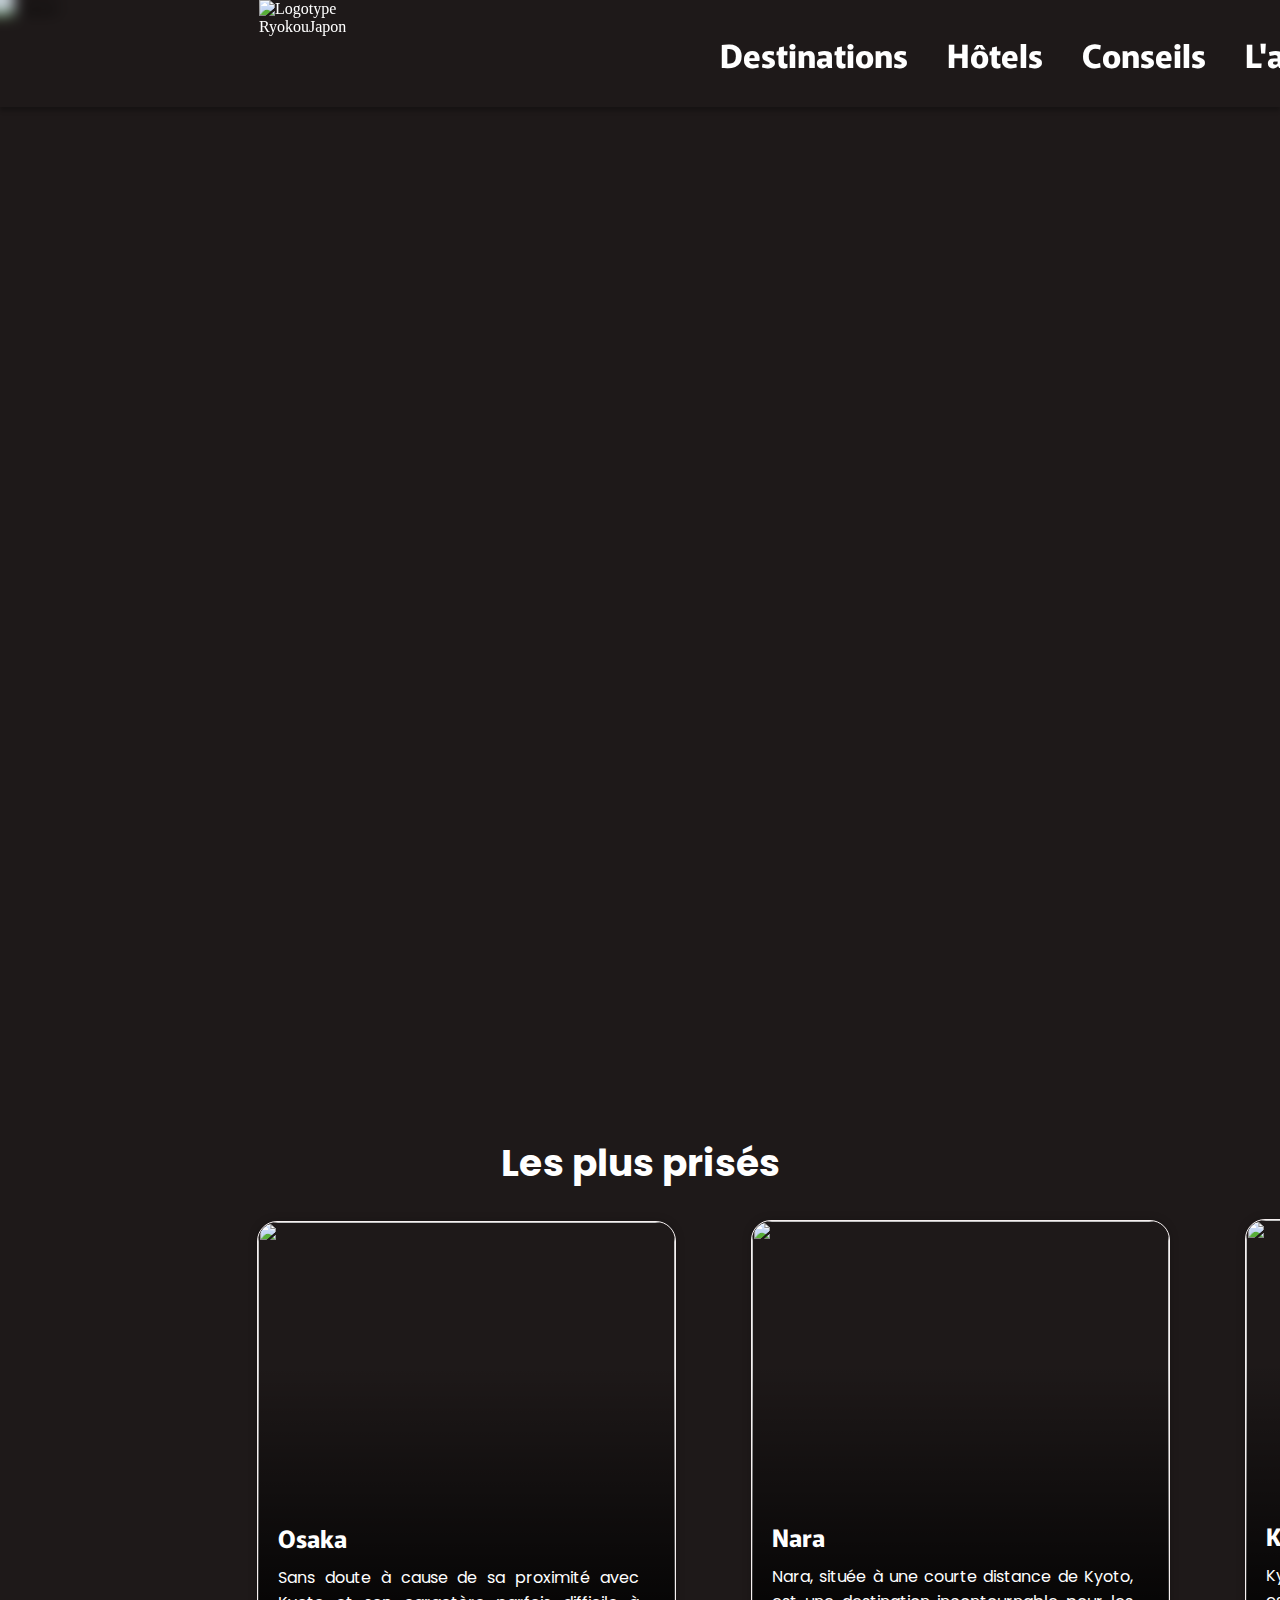
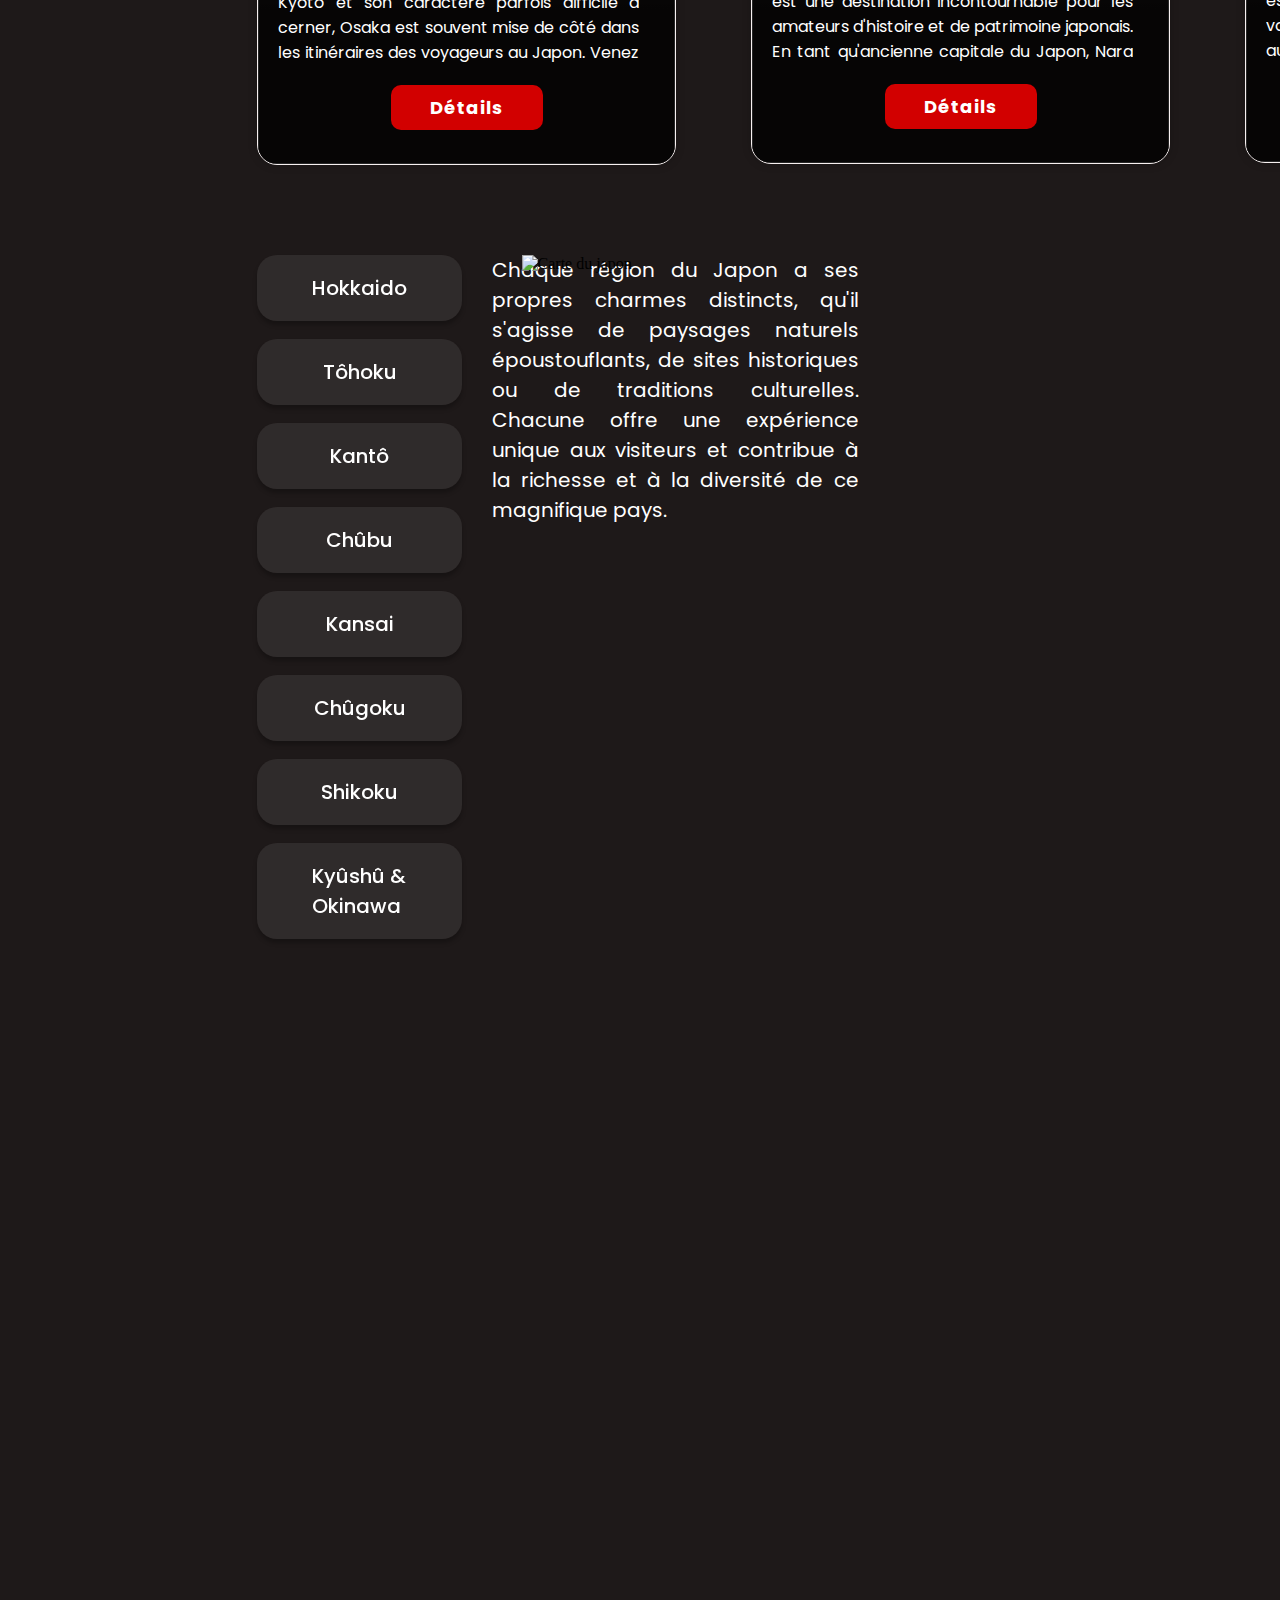
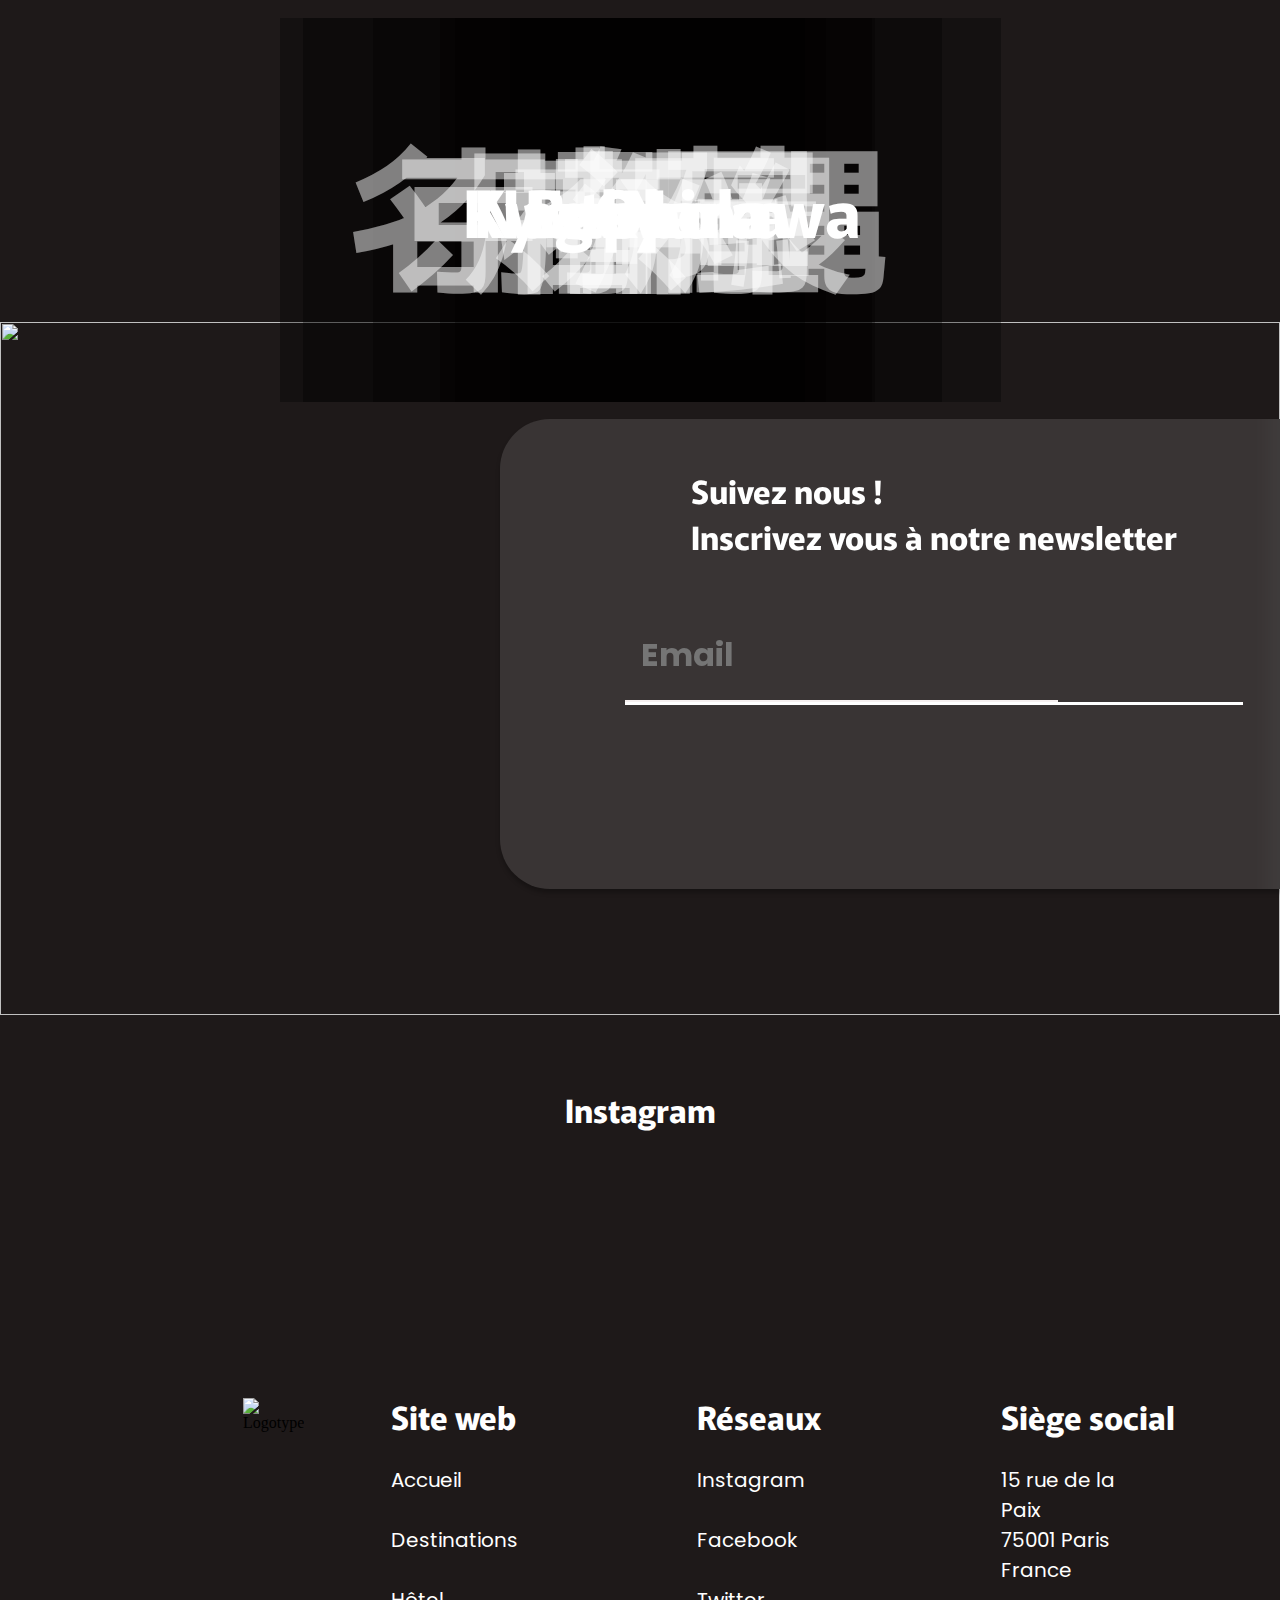
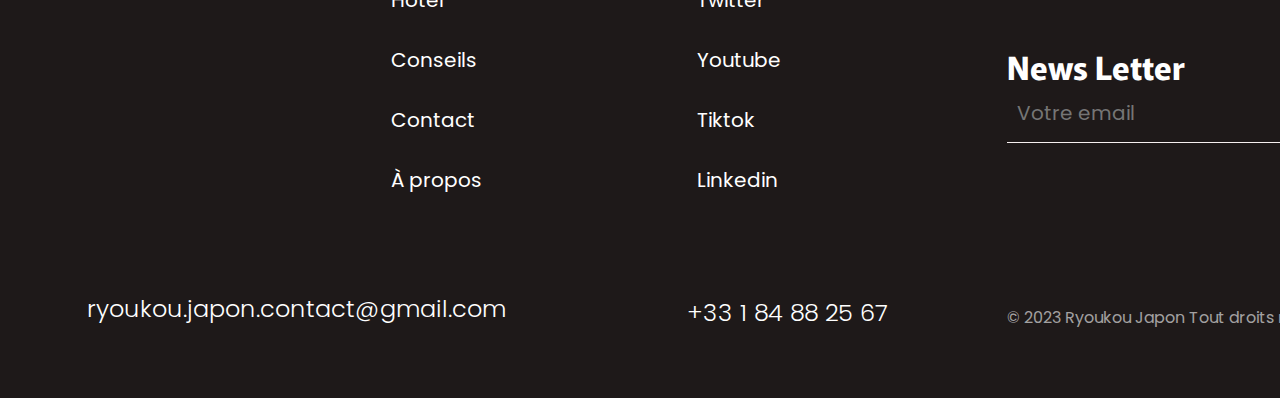
==== index.html @ dc1efe97 "Add files via upload" ====
<!DOCTYPE html>
<html lang="fr">

<head>
  <meta charset="UTF-8">
  <meta http-equiv="X-UA-Compatible"
    content="IE=edge">
  <meta name="viewport"
    content="width=device-width, initial-scale=1.0">
  <title>Ryokou Japon</title>
  <link rel="stylesheet" href="style.css">
  <link rel="stylesheet" href="responsive.css">
  <link rel="shortcut icon"href="/asset/logo/Frame 35.svg" type="image/x-icon">
  <link rel="stylesheet"
    href="https://cdnjs.cloudflare.com/ajax/libs/font-awesome/6.4.2/css/all.min.css"
    integrity="sha512-z3gLpd7yknf1YoNbCzqRKc4qyor8gaKU1qmn+CShxbuBusANI9QpRohGBreCFkKxLhei6S9CQXFEbbKuqLg0DA=="
    crossorigin="anonymous"
    referrerpolicy="no-referrer" />
    <meta name="description" content="Découvrez le Japon">
</head>

<body>
  <header>
    <nav>
      <div class="logo">
        <a href="index.html">
          <img id="logoid"
            src="asset/logo/Frame 393.svg"
            alt="Logotype RyokouJapon">
        </a>

      </div>
      
        <img id="menu" src="/asset/img/menu.png" alt="">
      
      <div class="ancre">
        <div class="ancrenav"><a href="/page/destinations.html">Destinations</a></div>
        <div class="ancrenav"><a href="/page/hotel.html">Hôtels</a></div>
        <div class="ancrenav"><a href="/page/conseils.html">Conseils</a></div>
        <div class="ancrenav"><a href="/page/agence.html">L'agence</a></div>
        <div class="ancrenav"><a href="/page/contact.html">Contact</a></div>
      </div>
      
    </nav>
  </header>

  <div class="banner"
    id="accueil">
    <img id="idbanner"
      src="asset/img/bannièrre.png"
      alt="banner">
    <div class="h1">
      <h1>
        日本国 <br>
        LE JAPON
      </h1>
    </div>
    <div class="h2">
      <h2>
        Découvrir le Japon
      </h2>

      <img id="arrowh2"
        src="asset/Nouveaudossier/Layer_1.png"
        alt="cta">
    </div>
  </div>
  <main>
    <div class="h3">
      <h3>
        Les plus prisés
      </h3>
    </div>

    <div class="groupcardprise">
      <div class="card">
        <div class="card__image">
          <img id="imgid1"
            src="asset/img/pexels-kensei-ishida-13385694.jpg"
            alt="">
        </div>
        <div class="card__content">
          <p class="card__title">Osaka</p>
          <p class="card__text">Sans doute à cause de sa proximité avec Kyoto et son caractère parfois difficile à
            cerner,
            Osaka est souvent mise de côté dans les itinéraires des voyageurs au Japon.
            Venez découvrir Osaka de l'intérieur, comme vous ne l'imaginiez pas, et succombez à ses charmes méconnus !
          </p>
          <a class="card__button"
            href="/page/produit.html">Détails</a>
        </div>
      </div>

      <div class="card2">
        <div class="card__image">
          <img id="imgid1"
            src="asset/img/pexels-satoshi-hirayama-7792201.jpg"
            alt="">
        </div>
        <div class="card__content">
          <p class="card__title">Nara</p>
          <p class="card__text">Nara, située à une courte distance de Kyoto, est une destination incontournable pour les
            amateurs d'histoire et de patrimoine japonais. En tant qu'ancienne capitale du Japon, Nara regorge de
            trésors
            culturels, de temples majestueux et d'une atmosphère sereine.</p>
          <a class="card__button"
            href="/page/produit.html">Détails</a>
        </div>
      </div>

      <div class="card3">
        <div class="card__image">
          <img id="imgid1"
            src="asset/img/pexels-satoshi-hirayama-7526816.jpg"
            alt="">
        </div>
        <div class="card__content">
          <p class="card__title">Kyoto</p>
          <p class="card__text">Kyoto, ancienne capitale impériale du Japon, est une destination incontournable pour les
            voyageurs à la recherche d'une expérience authentique et riche en culture. Avec ses magnifiques, ses jardins
            paisibles, sa cuisine délicieuse et ses festivals traditionnels, Kyoto offre une plongée fascinante dans
            l'histoire et la tradition japonaises.</p>
          <a class="card__button"
            href="/page/produit.html">Détails</a>
        </div>
      </div>
    </div>

    <div class="cartejapon">
      <div class="boutoncarte">

        <a class="btncarte">Hokkaido</a> <br>
        <a class="btncarte">Tôhoku</a><br>
        <a class="btncarte">Kantô</a><br>
        <a class="btncarte">Chûbu</a><br>
        <a class="btncarte">Kansai</a><br>
        <a class="btncarte">Chûgoku</a><br>
        <a class="btncarte">Shikoku</a><br>
        <a class="btncarte">Kyûshû & Okinawa</a><br>
      </div>


      <div class="textecarte">
        <p>
          Chaque région du Japon a ses propres charmes distincts,
          qu'il s'agisse de paysages naturels époustouflants, de sites historiques ou de traditions culturelles.
          Chacune offre une expérience unique aux visiteurs et contribue à la richesse et à la diversité de ce
          magnifique pays.
        </p>
      </div>

      <div class="imgcarte">
        <img id="jpnsvg"
          src="asset/img/Group 534.svg"
          alt="Carte du japon">
      </div>
    </div>
    <div class="video">
      <iframe width="560" height="315" src="https://www.youtube-nocookie.com/embed/183GYGha2SQ?si=-3zS8O30TXagrq96" title="YouTube video player" frameborder="0" allow="accelerometer; autoplay; clipboard-write; encrypted-media; gyroscope; picture-in-picture; web-share" allowfullscreen></iframe>
    </div>

    <div class="grid">

      <div class="cards">
        <p id="titrekanji">京都</p>
        <p id="titregridk">Kyoto</p>
        <div class="cards_overlay"></div>
        <img src="asset/img/image 7_claire.png"
          alt="">
        <button>Voir les détails</button>

      </div>

      <div class="cards">
        <p id="titrekanji">名古屋</p>
        <p id="titregridk">Nagoya</p>
        <div class="cards_overlay2"></div>
        <img src="asset/img/image 23.png"
          alt="">
        <button>Voir les détails</button>
      </div>

      <div class="cards">
        <p id="titrekanji">別府 </p>
        <p id="titregridb">Beppu</p>
        <div class="cards_overlay3"></div>
        <img src="asset/img/image 118CLAIRE.jpg"
          alt=""><button>Voir les détails</button>
      </div>

      <div class="cards">
        <p id="titrekanji">福岡</p>
        <p id="titregridk">Fukuoka</p>
        <div class="cards_overlay4"></div>
        <img src="asset/img/image 24.png"
          alt=""><button>Voir les détails</button>
      </div>

      <div class="cards">
        <p id="titrekanji">奈良</p>
        <p id="titregridk">Nara</p>
        <div class="cards_overlay5"></div>
        <img src="asset/img/Rectangle 26_claire.png"
          alt=""><button>Voir les détails</button>
      </div>

      <div class="cards">
        <p id="titrekanji">沖縄</p>
        <p id="titregridk">Okinawa</p>
        <div class="cards_overlay6"></div>
        <img src="asset/img/image 25.png"
          alt=""><button>Voir les détails</button>
      </div>

    </div>

    <div class="contact">

      <img id="imgcontact"
        src="asset/img/pexels-satoshi-hirayama-7631456 1.png"
        alt="">

      <div class="caseform">
        <p> Suivez nous ! <br>
          Inscrivez vous à notre newsletter</p>
        <div class="formulaire">
          <input class="inputform"
            placeholder="Email"
            required=""
            type="text">

          <span class="input-border"></span>
        </div>

        <button class="btnform">Envoyer</button>

      </div>

    </div>

    <div class="instagram">

      <h3>
        Instagram
      </h3>
      <div class="postgroup">
        <div class="post1">
          <img src="asset/img/355635184_124652857320670_2875316618651683828_n 2.png"
            alt="">


        </div>

        <div class="post2">

          <img src="asset/img/345060577_613847677301786_373737933857451719_n 1.png"
            alt="">
        </div>

        <div class="post3">

          <img src="asset/img/332650103_738727047650461_3082135596126466973_n 1.png"
            alt="">
        </div>
      </div>
    </div>
  </main>
</body>

<footer>

  <div class="logofooter">
    <img src="asset/logo/Frame 38.svg"
      alt="Logotype">
  </div>

  <div class="sitemap">
    <h3>
      Site web
    </h3>
    <a href="/Index.html"> Accueil</a>
    <a href="/page/destinations.html">Destinations</a>
    <a href="/page/hotel.html">Hôtel</a>
    <a href="/page/conseils.html">Conseils</a>
    <a href="/page/contact.html">Contact</a>
    <a href="/page/agence.html">À propos</a>
  </div>

  <div class="reseaux">

    <h3>
      Réseaux
    </h3>
    <a href="https://www.instagram.com/?hl=fr"
      target="_blank">Instagram</a>
    <a href="https://www.facebook.com/"
      target="_blank">Facebook</a>
    <a href="https://twitter.com/home"
      target="_blank">Twitter</a>
    <a href="https://www.youtube.com/"
      target="_blank">Youtube</a>
    <a href="https://www.tiktok.com/"
      target="_blank">Tiktok</a>
    <a href="https://www.linkedin.com/feed/"
      target="_blank">Linkedin</a>
  </div>

  <div class="siege_social">
    <h3>
      Siège social
    </h3>
    <p>15 rue de la Paix <br>
      75001 Paris <br>
      France</p>
  </div>

  <div class="newsletter">
    <h3>
      News Letter &nbsp; &nbsp; &nbsp; &nbsp; <i class="fa-regular fa-envelope"></i>
    </h3>
    <div class="form">

      <input class="input"
        placeholder="Votre email"
        required=""
        type="text">

      <span class="input-border"></span>
    </div>

    <div class="mailentreprise">
      <a href="https://mail.google.com/mail/u/0/?tab=wm#inbox">ryoukou.japon.contact@gmail.com</a>
    </div>
    <div class="numeroentreprise">
      <a href="">+33 1 84 88 25 67</a>
    </div>

    <div class="droits">
      © 2023 Ryoukou Japon Tout droits réservés
    </div>
</footer>

</html>
---- style.css ----
@import url('https://fonts.googleapis.com/css2?family=Poppins:ital,wght@0,100;0,200;0,300;0,400;0,500;0,600;0,700;0,800;0,900;1,100;1,200;1,300;1,400;1,500;1,600;1,700;1,800;1,900&display=swap');
@import url('https://fonts.googleapis.com/css2?family=Murecho:wght@100;200;300;400;500;600;700;800;900&family=Poppins:ital,wght@0,100;0,200;0,300;0,400;0,500;0,600;0,700;0,800;0,900;1,100;1,200;1,300;1,400;1,500;1,600;1,700;1,800;1,900&display=swap');

* {
    border: 0;
    margin: 0;
    text-decoration: none;

}

html,
body {
    width: 100%;
    background-color: #1E1919;
    background-image: url(asset/Nouveaudossier/Frame\ 570.png);

}

nav {
    display: flex;
    flex-direction: row;
    position: fixed;
    width: 100%;
    height: 107px;
    box-shadow: 0px 4px 4px 0px rgba(0, 0, 0, 0.25);
    backdrop-filter: blur(7px);
    z-index: 1;
}

.logo {
    width: 25%;
    height: 100%;
}

#logoid {
    width: 259px;
    height: 100%;
    padding-left: 259px;
}

.ancre {
    display: flex;
    gap: 39px;
    align-self: center;
    cursor: pointer;
    position: relative;
    font-family: Murecho;
    font-size: 32px;
    font-style: normal;
    font-weight: 700;
    line-height: normal;
    width: 75%;
    left: 400px;

}

a {
    color: white;
}

.banner {
    width: 100%;
    height: 1080px;
}

#idbanner {
    width: 100%;
    height: 1080px;

}

#menu{
    display: none;
   
}



.h1 {
    position: relative;
    display: flex;
    bottom: 900px;
    left: 350px;
    z-index: 0;
    width: 50%;
}

h1 {
    color: #FFF;
    font-family: Murecho;
    font-style: normal;
    font-weight: 500;
    line-height: normal;
    font-size: 96px;
    display: flex;
    position: relative;
    z-index: 1;
}

.h2 {
    display: flex;
    position: relative;
    z-index: 0;
    bottom: 550px;
    z-index: 0;
    justify-self: center;
    align-items: center;
    flex-direction: column;
    gap: 14px;
}

h2 {
    color: #FFF;
    font-family: Poppins;
    font-size: 32px;
    font-style: normal;
    font-weight: 700;
    line-height: normal;
    display: flex;
    position: relative;
    z-index: 0;
    justify-content: center;
}

#arrowh2 {
    width: 52px;
    height: 52px;
}

.h3 {
    color: #FFF;
    font-family: Poppins;
    font-size: 32px;
    font-style: normal;
    font-weight: 700;
    line-height: normal;
    display: flex;
    position: relative;
    z-index: 0;
    justify-content: center;

    padding-top: 55px;
}

.card {
    position: relative;
    width: 417px;
    height: 542px;
    border-radius: 20px;
    overflow: hidden;
    box-shadow: 0 0 10px rgba(0, 0, 0, 0.2);
    display: flex;
    position: relative;
    left: 257px;

    border: 1px solid #F6F0F0;
}

.card__image {
    width: 100%;
    height: 100%;
}

.card__image img {
    object-fit: cover;
    width: 100%;
    height: 100%;
    object-fit: cover;
    z-index: 0;
    border-radius: 20px;
}



.card__content {
    padding: 20px;
    display: flex;
    flex-direction: column;
    justify-content: center;
    position: absolute;
    bottom: 0;
    width: 417px;
    height: 359px;
    background: linear-gradient(0deg, rgba(0, 0, 0, 0.80) 38.61%, rgba(0, 0, 0, 0.00) 100%);
    z-index: 0;
}

.card__title {
    left: 0;
    font-size: 24px;
    font-weight: bold;
    margin-bottom: 10px;
    color: #FFF;
    font-family: Murecho;
    display: flex;
    position: relative;
    top: 50px;
}

.card__text {
    display: flex;
    position: relative;
    top: 50px;
    overflow: hidden;
    color: #FFF;
    text-align: justify;
    text-overflow: ellipsis;
    font-family: Poppins;
    font-size: 16px;
    font-style: normal;
    font-weight: 400;
    line-height: normal;
    width: 361px;
    height: 100px;
}

.card__button {
    top: 70px;
    right: 20px;
    display: flex;
    position: relative;
    padding: 11px 45px 11px 45px;
    background-color: #D20000;
    color: #fff;
    border-radius: 10px;
    width: 62px;
    height: 23px;
    align-self: center;
    justify-content: center;
    align-items: center;
    text-align: center;
    font-family: Poppins;
    font-size: 18px;
    font-style: normal;
    font-weight: 700;
    line-height: normal;
    bottom: 0;
    letter-spacing: 1px;
    align-items: center;
    text-align: center;

}

#imgid1 {
    border-radius: 20px;
}

.card2 {
    position: relative;
    width: 417px;
    height: 542px;
    border-radius: 20px;
    overflow: hidden;
    box-shadow: 0 0 10px rgba(0, 0, 0, 0.2);
    display: flex;
    position: relative;
    left: 751px;
    bottom: 545px;
    border: 1px solid #F6F0F0;
}

.card3 {
    position: relative;
    width: 417px;
    height: 542px;
    border-radius: 20px;
    overflow: hidden;
    box-shadow: 0 0 10px rgba(0, 0, 0, 0.2);
    display: flex;
    position: relative;
    left: 1245px;
    bottom: 1090px;
    border: 1px solid #F6F0F0;
}

.groupcardprise {

    height: 584px;
    margin-top: 30px;
}

.cartejapon {
    width: 100%;
    margin-top: 50px;
    display: flex;
    position: relative;

}

.boutoncarte {
    width: 205px;
    height: 66px;
    left: 257px;
    position: relative;

}

.btncarte {
    color: #FFF;
    font-family: Poppins;
    font-size: 20px;
    font-style: normal;
    font-weight: 500;
    line-height: normal;
    display: flex;
    padding: 18px 55px;
    justify-content: center;
    border-radius: 20px;
    background: rgba(255, 255, 255, 0.08);
    box-shadow: 0px 4px 4px 0px rgba(0, 0, 0, 0.25);
    backdrop-filter: blur(2px);
}

.textecarte {
    color: #fff;
    font-family: Poppins;
    font-size: 20px;
    display: flex;
    position: relative;
    left: 287px;
    width: 701px;
    justify-content: justify;
    text-align: justify;
}



#jpnsvg {
    width: 708.45px;
    height: 792.81px;
    display: flex;
    position: relative;
    right: 50px;
}

iframe {
width: 1280px;
height: 720px;
justify-content: center;
align-items: center;
border-radius: 20px;
}

.video{
    display: flex;
    position: relative;
    justify-content: center;

}
.grid {
    display: flex;
    justify-content: center;
    align-items: center;
    flex-wrap: wrap;
    gap: 15px;
    position: relative;
    margin-top: 30px;
}


.cards {
    display: flex;
    justify-content: center;
    align-items: center;
}

.cards_overlay {
    width: 546px;
    height: 384px;
    background-color: #000;
    position: absolute;
    opacity: 0.3;

}

.cards_overlay2 {
    width: 569px;
    height: 384px;
    background-color: #000;
    position: absolute;
    opacity: 0.3;
}

.cards_overlay3 {
    width: 365px;
    height: 384px;
    background-color: #000;
    position: absolute;
    opacity: 0.3;
}

.cards_overlay4 {
    width: 569px;
    height: 384px;
    background-color: #000;
    position: absolute;
    opacity: 0.3;
}

.cards_overlay5 {
    width: 365px;
    height: 384px;
    background-color: #000;
    position: absolute;
    opacity: 0.3;
}

.cards_overlay6 {
    width: 546px;
    height: 384px;
    background-color: #000;
    position: absolute;
    opacity: 0.3;
}


.cards:hover .cards_overlay {
    display: none;
    transition: ease-in-out 0.6s;

}

.cards:hover .cards_overlay3 {
    display: none;
    transition: ease-in-out 0.6s;
}

.cards:hover .cards_overlay4 {
    display: none;
    transition: ease-in-out 0.6s;
}

.cards:hover .cards_overlay5 {
    display: none;
    transition: ease-in-out 0.6s;
}

.cards:hover .cards_overlay6 {
    display: none;
    transition: ease-in-out 0.6s;
}

.cards:hover .cards_overlay2 {
    display: none;
    transition: ease-in-out 0.6s;
}


.cards img {
    width: 100%;
    height: 100%;
    object-fit: cover;
    cursor: pointer;

}

.cards p {
    font-weight: 700;
    color: #FFF;
    font-family: Murecho;
    cursor: pointer;
    z-index: 1;
}

.cards p:nth-child(1) {
    font-size: 159px;
    opacity: 49%;
    position: absolute;
    z-index: 1;
}

.cards p:nth-child(2) {
    font-size: 2rem;
    position: absolute;
    font-size: 65.282px;
    z-index: 1;
}



button {
    display: flex;
    position: absolute;
    width: 303px;
    height: 64px;
    padding: 13px 53px 12px 54px;
    justify-content: center;
    align-items: center;
    flex-shrink: 0;
    margin-top: 292px;
    border: 3px solid #F6F0F0;
    background: rgba(246, 240, 240, 0.12);
    box-shadow: 0px 4px 4px 0px rgba(0, 0, 0, 0.25);
    backdrop-filter: blur(5px);
    opacity: 0;
    color: #FFF;
    text-align: justify;
    font-family: Poppins;
    font-size: 24px;
    font-style: normal;
    font-weight: 700;
    line-height: normal;
}

button:before {
    transition: 0.5s;
    position: absolute;
    top: 0;
    left: 50%;
    right: 50%;
    bottom: 0;
    opacity: 0;
    content: '';

    background: linear-gradient(25deg, rgba(255, 255, 255, 0.43) 0%, rgba(30, 25, 25, 0.64) 28.32%, rgba(30, 25, 25, 0.33) 74.24%, rgba(255, 255, 255, 0.43) 100%);


    z-index: -1;
}



button:hover:before,
button:focus:before {
    transition: 0.5s ease-in-out;
    left: 0;
    right: 0;
    opacity: 1;

}

button:active {
    transform: scale(0.9);
}

.cards:hover button {
    opacity: 1;
}

.contact {
    width: 100%;
    object-fit: cover;
    height: 693px;
    margin-top: 100px;
    align-items: center;
    justify-content: center;
    text-align: center;

}

#imgcontact {
    width: 100%;
    height: 693px;
    object-fit: cover;
}

.caseform {
    width: 867px;
    height: 470px;
    border-radius: 50px;
    background: rgba(255, 255, 255, 0.12);
    box-shadow: 0px 4px 4px 0px rgba(0, 0, 0, 0.25);
    backdrop-filter: blur(10px);
    position: relative;
    display: flex;
    align-items: center;
    flex-direction: column;
    justify-content: center;
    position: relative;
    bottom: 600px;
    left: 500px;

}

.caseform p:nth-child(1) {
    color: #FFF;
    text-align: justify;
    font-family: Murecho;
    font-size: 32px;
    font-style: normal;
    font-weight: 700;
    line-height: normal;
    position: relative;
    bottom: 50px;
}

.formulaire {
    position: relative;
    width: 618px;
    border-bottom: 3px solid #FFF;
    color: white;
}

.inputform {
    color: #fff;
    font-size: 0.9rem;
    background-color: transparent;
    width: 100%;
    box-sizing: border-box;
    padding-inline: 0.5em;
    padding-block: 0.7em;
    border: none;
    text-align: justify;
    font-family: Poppins;
    font-size: 32px;
    font-style: normal;
    font-weight: 700;
    line-height: normal;
}



.input-border {
    position: absolute;
    background: var(--border-after-color);
    width: 0%;
    height: 2px;
    bottom: 0;
    left: 0;
    transition: 0.3s;
}

input:hover {
    background: var(--input-hovered-color);
}

input:focus {
    outline: none;
}


input:focus~.input-border {
    width: 100%;
}

.btnform {
    position: relative;
    border: transparent;
    border-radius: 20px;
    font-size: 21px;
    font-weight: normal;
    display: flex;
    align-self: center;
    width: 199px;
    height: 56px;
    padding: 0px 40px 10px 40px;
    justify-content: center;
    align-items: center;
    color: white;
    background: transparent;
    cursor: pointer;
    font-family: Murecho;
    font-size: 32px;
    font-style: normal;
    font-weight: 500;
    line-height: normal;
    margin-top: 30px;
}

.btnform::before {
    content: "";
    position: absolute;
    inset: 0;
    border: inherit;
    border-radius: inherit;
    padding: 3px;
    background: #FFF;

    -webkit-mask:
        linear-gradient(#fff 0 0) content-box,
        linear-gradient(#fff 0 0);
    -webkit-mask-composite: clear;
    mask-composite: clear;
}



.postgroup {
    display: flex;
    gap: 21px;
    justify-content: center;
}

.instagram h3 {
    display: flex;
    color: #FFF;
    font-family: Murecho;
    font-size: 32px;
    font-style: normal;
    font-weight: 700;
    line-height: normal;
    justify-content: center;
    margin-bottom: 44px;
    margin-top: 71px;
}

/* FOOTER */

footer {
    background-color: #1E1919;
    width: 100%;
    height: 600px;
    margin-top: 71px;
    display: flex;
    flex-direction: row;
    padding-top: 133px;

}

.logofooter {
    width: 300px;
    height: 183px;
    display: flex;
    position: relative;
    margin-left: 243px;
}

.sitemap {
    width: 126px;
    height: 100px;
    display: flex;
    flex-direction: column;
    color: var(--white, #FFF);
    font-family: Poppins;
    font-size: 20px;
    font-style: normal;
    font-weight: 400;
    gap: 30px;
    margin-left: 87px;
    position: relative;
}

.sitemap h3 {
    color: var(--white, #FFF);
    font-family: Murecho;
    font-size: 32px;
    font-style: normal;
    font-weight: 700;
    line-height: 37.275px;
    /* 116.484% */
    width: 200px;
}

.reseaux {
    width: 126px;
    height: 339.9px;
    display: flex;
    flex-direction: column;
    color: var(--white, #FFF);
    font-family: Poppins;
    font-size: 20px;
    font-style: normal;
    font-weight: 400;
    gap: 30px;
    margin-left: 180px;
    position: relative;
}

.reseaux h3 {
    color: var(--white, #FFF);
    font-family: Murecho;
    font-size: 32px;
    font-style: normal;
    font-weight: 700;
    line-height: 37.275px;
    /* 116.484% */

}

.siege_social {
    width: 126px;
    height: 339.9px;
    display: flex;
    flex-direction: column;
    color: var(--white, #FFF);
    font-family: Poppins;
    font-size: 20px;
    font-style: normal;
    font-weight: 400;
    gap: 30px;
    margin-left: 180px;
    position: relative;
}

.siege_social h3 {
    color: var(--white, #FFF);
    font-family: Murecho;
    font-size: 32px;
    font-style: normal;
    font-weight: 700;
    line-height: 37.275px;
    width: 200px;
}

.newsletter {
    margin-top: 250px;
    display: flex;
    flex-direction: column;
    position: relative;
    right: 120px;

}

.form {
    --width-of-input: 200px;
    --border-height: 1px;
    --border-before-color: rgba(221, 221, 221, 0.39);
    --border-after-color: #5891ff;
    --input-hovered-color: #4985e01f;
    position: relative;
    width: var(--width-of-input);
}

/* styling of Input */
.input {
    color: #fff;
    font-size: 0.9rem;
    background-color: transparent;
    width: 100%;
    box-sizing: border-box;
    padding-inline: 0.5em;
    padding-block: 0.7em;
    border: none;
    border-bottom: var(--border-height) solid var(--border-before-color);
    color: var(--white, #FFF);
    font-family: Poppins;
    font-size: 20px;
    font-style: normal;
    font-weight: 400;
    line-height: 29.288px;
    /* 146.438% */
}

.input-border {
    position: absolute;
    background: #F6F0F0;
    width: 0%;
    height: 2px;
    bottom: 0;
    left: 0;
    transition: 0.3s;
    width: 433.987px;
    height: 1.331px;
}

input:hover {
    background: var(--input-hovered-color);
}

input:focus {
    outline: none;
}

input:focus~.input-border {
    width: 100%;
}

.fa-regular {
    color: #ffffff;
    width: 30.65px;
    height: 19.87px;
}

.newsletter h3 {
    color: var(--white, #FFF);
    font-family: Murecho;
    font-size: 32px;
    font-style: normal;
    font-weight: 700;
    line-height: 37.275px;
}

.mailentreprise {
    display: flex;
    position: relative;
    margin-top: 150px;
    right: 920px;
    color: var(--white, #FFF);
    text-align: justify;
    font-family: poppins;
    font-size: 23.962px;
    font-style: normal;
    font-weight: 300;
    line-height: 31.95px;
}

.numeroentreprise {
    display: flex;
    position: relative;
    right: 320px;
    color: var(--white, #FFF);
    text-align: justify;
    font-family: poppins;
    font-size: 23.962px;
    font-style: normal;
    font-weight: 300;
    margin-top: 0;
    bottom: 30px;
}

.droits {
    display: flex;
    position: relative;
    color: rgba(255, 255, 255, 0.6);
    font-family: Poppins;
    font-size: 15.975px;
    font-style: normal;
    font-weight: 400;
    line-height: 26.625px;
    bottom: 55px;
}
---- responsive.css ----
@media screen and (max-width: 650px) {
 /* LARGEUR 650PX ET HAUTEUR 800PX */


 nav {
    max-width: 100%;
    min-width: 650px;
    left: 0px;
    display: block;
    flex-direction: column;
    transition: ease 1s;
}

.ancre {
    display: none;
}

.logo {

    width: 25%;
    height: 100%;
    justify-content: center;
    left: 0;
    display: flex;
    position: relative;
    align-items: center;
    text-align: center;
    margin-left: 50%;

}

#logoid {
   
    height: 100%;
    display: flex;
    justify-content: center;
    left: 0;
    padding-left:  0;
}

.menu{
    display: flex;
 

}
.banner {
    width: 100%;
    height: 50%;
}

#idbanner {
    width: 100%;
    height: 50%;
    object-fit: cover;
}

.arrowh2{
    display: none;
}

h1 {
    display: none;
}


.card2{
    display: none;
}

.card3{
    display: none;
}

.boutoncarte {
    display: none;

}

.textecarte {
    width: 370px;
    left: 0;
    color: #FFF;
text-align: justify;
font-family: Poppins;
font-size: 12px;
font-style: normal;
font-weight: 400;
line-height: normal;
    
}























































}
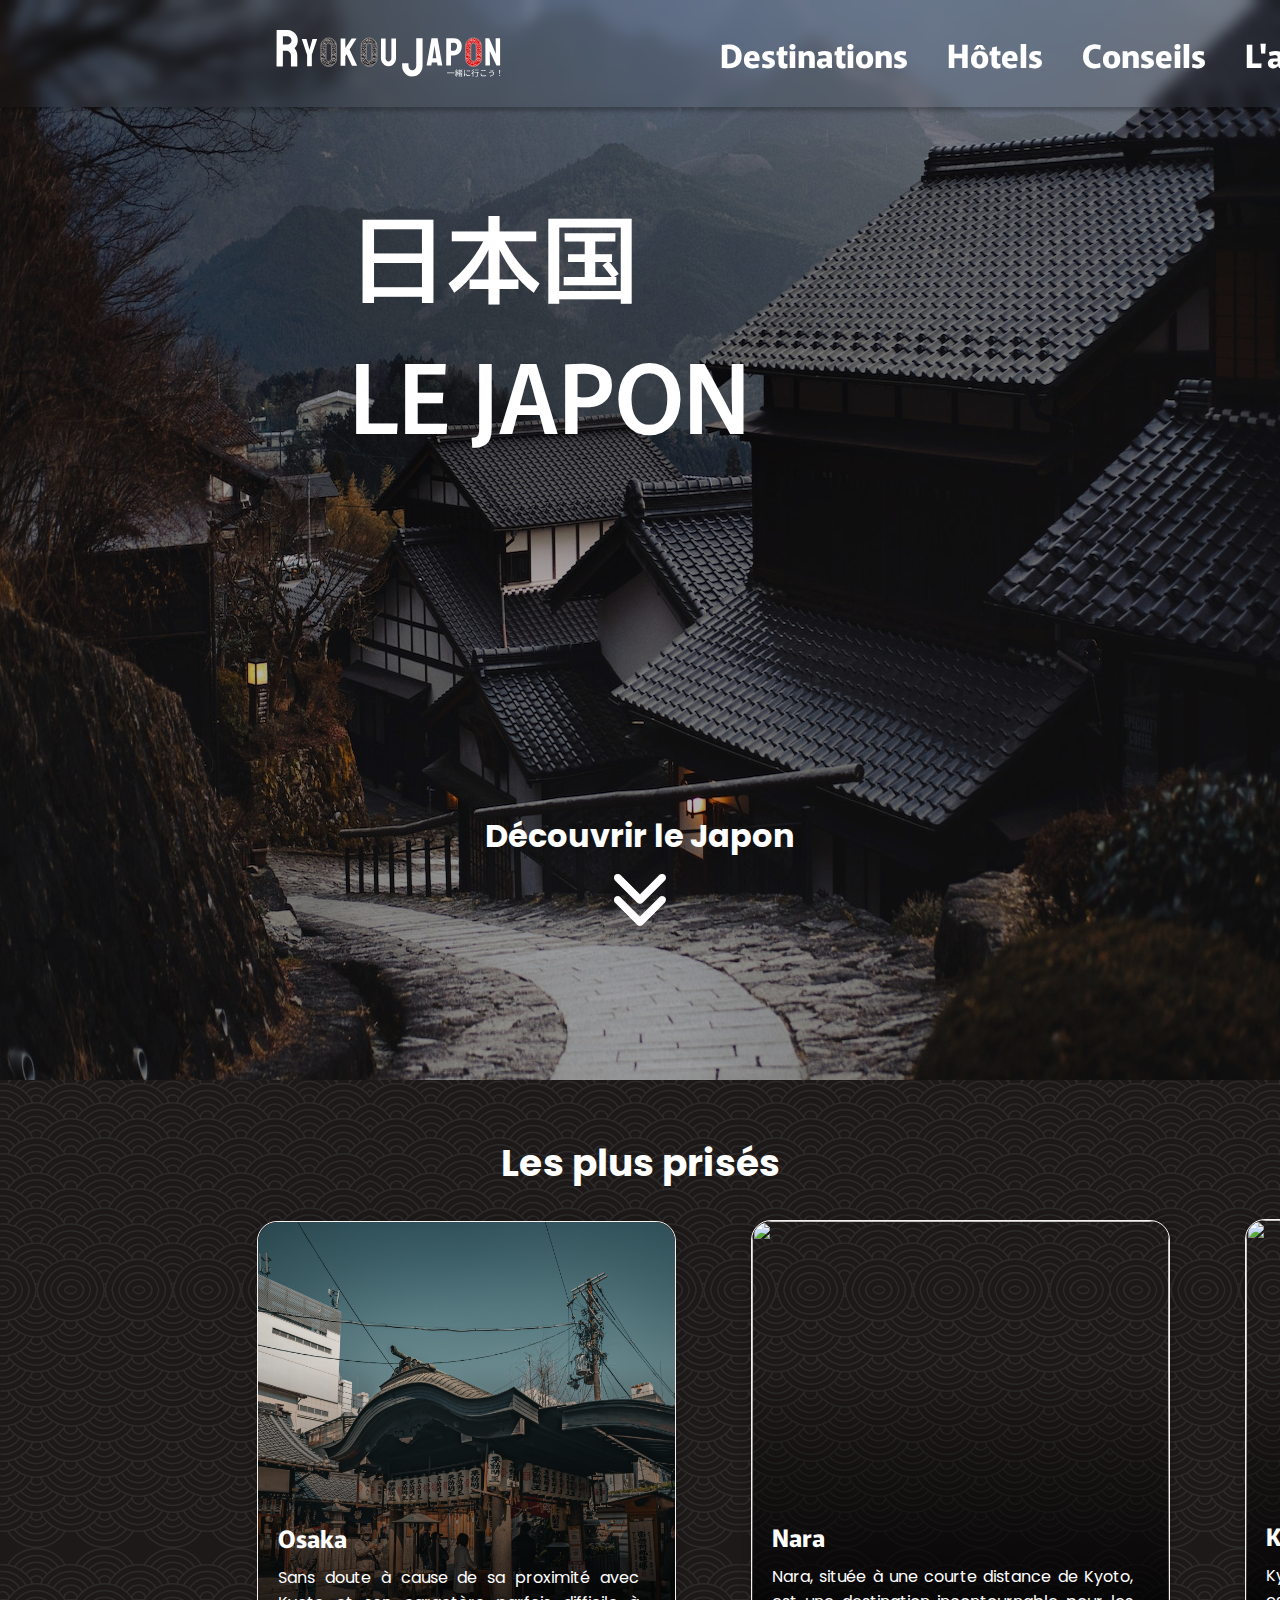
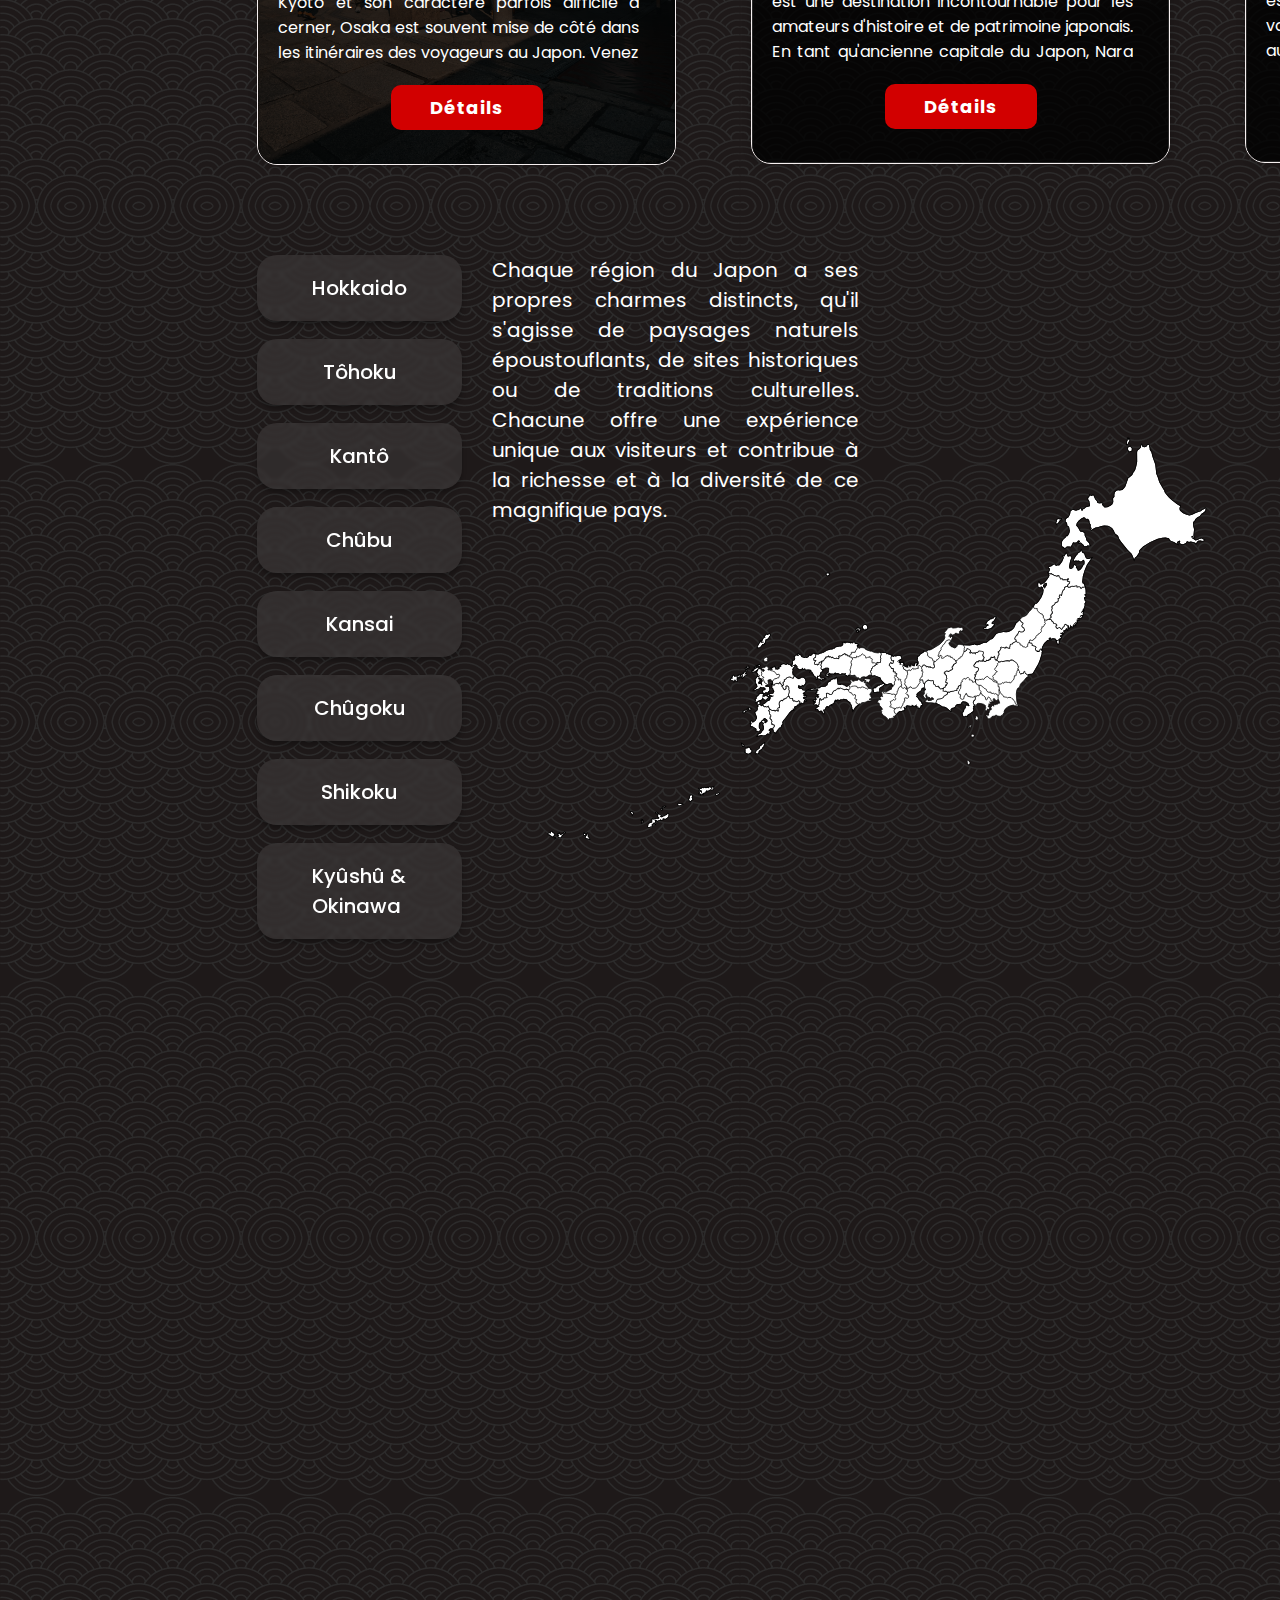
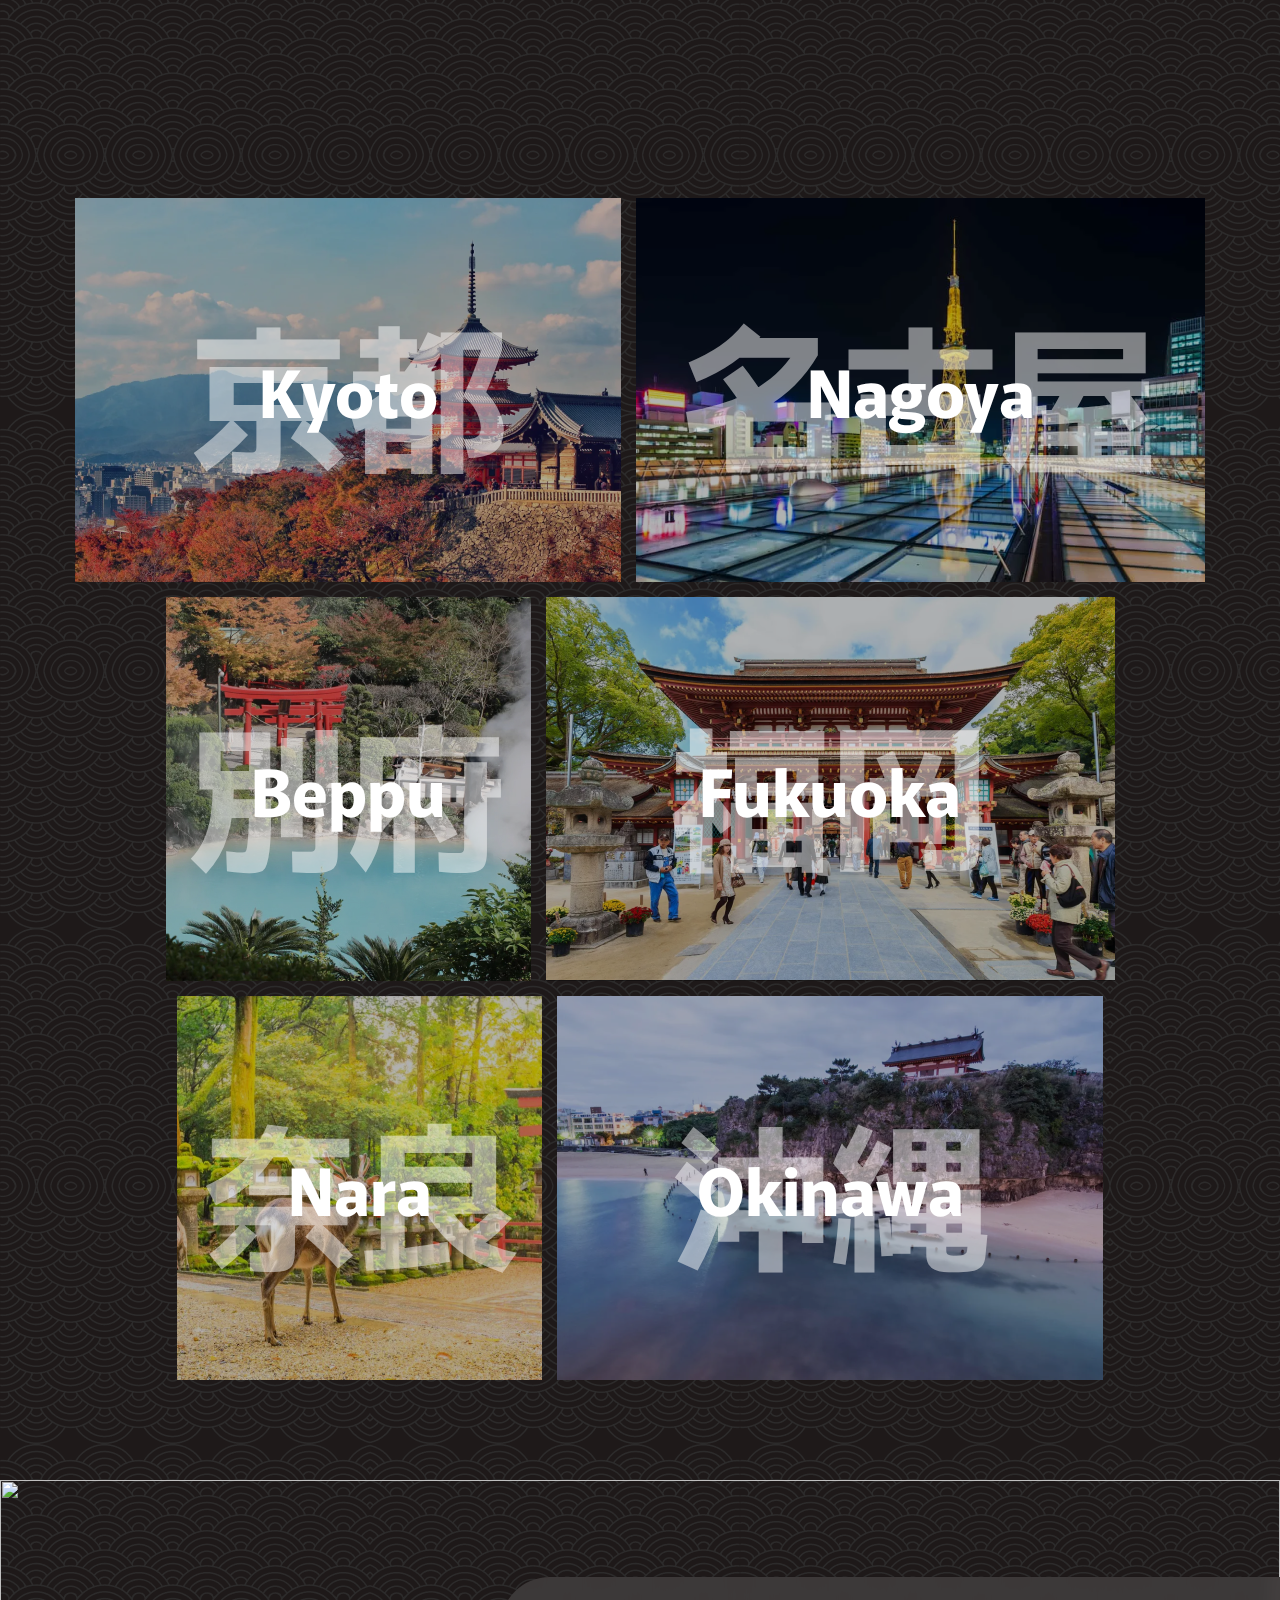
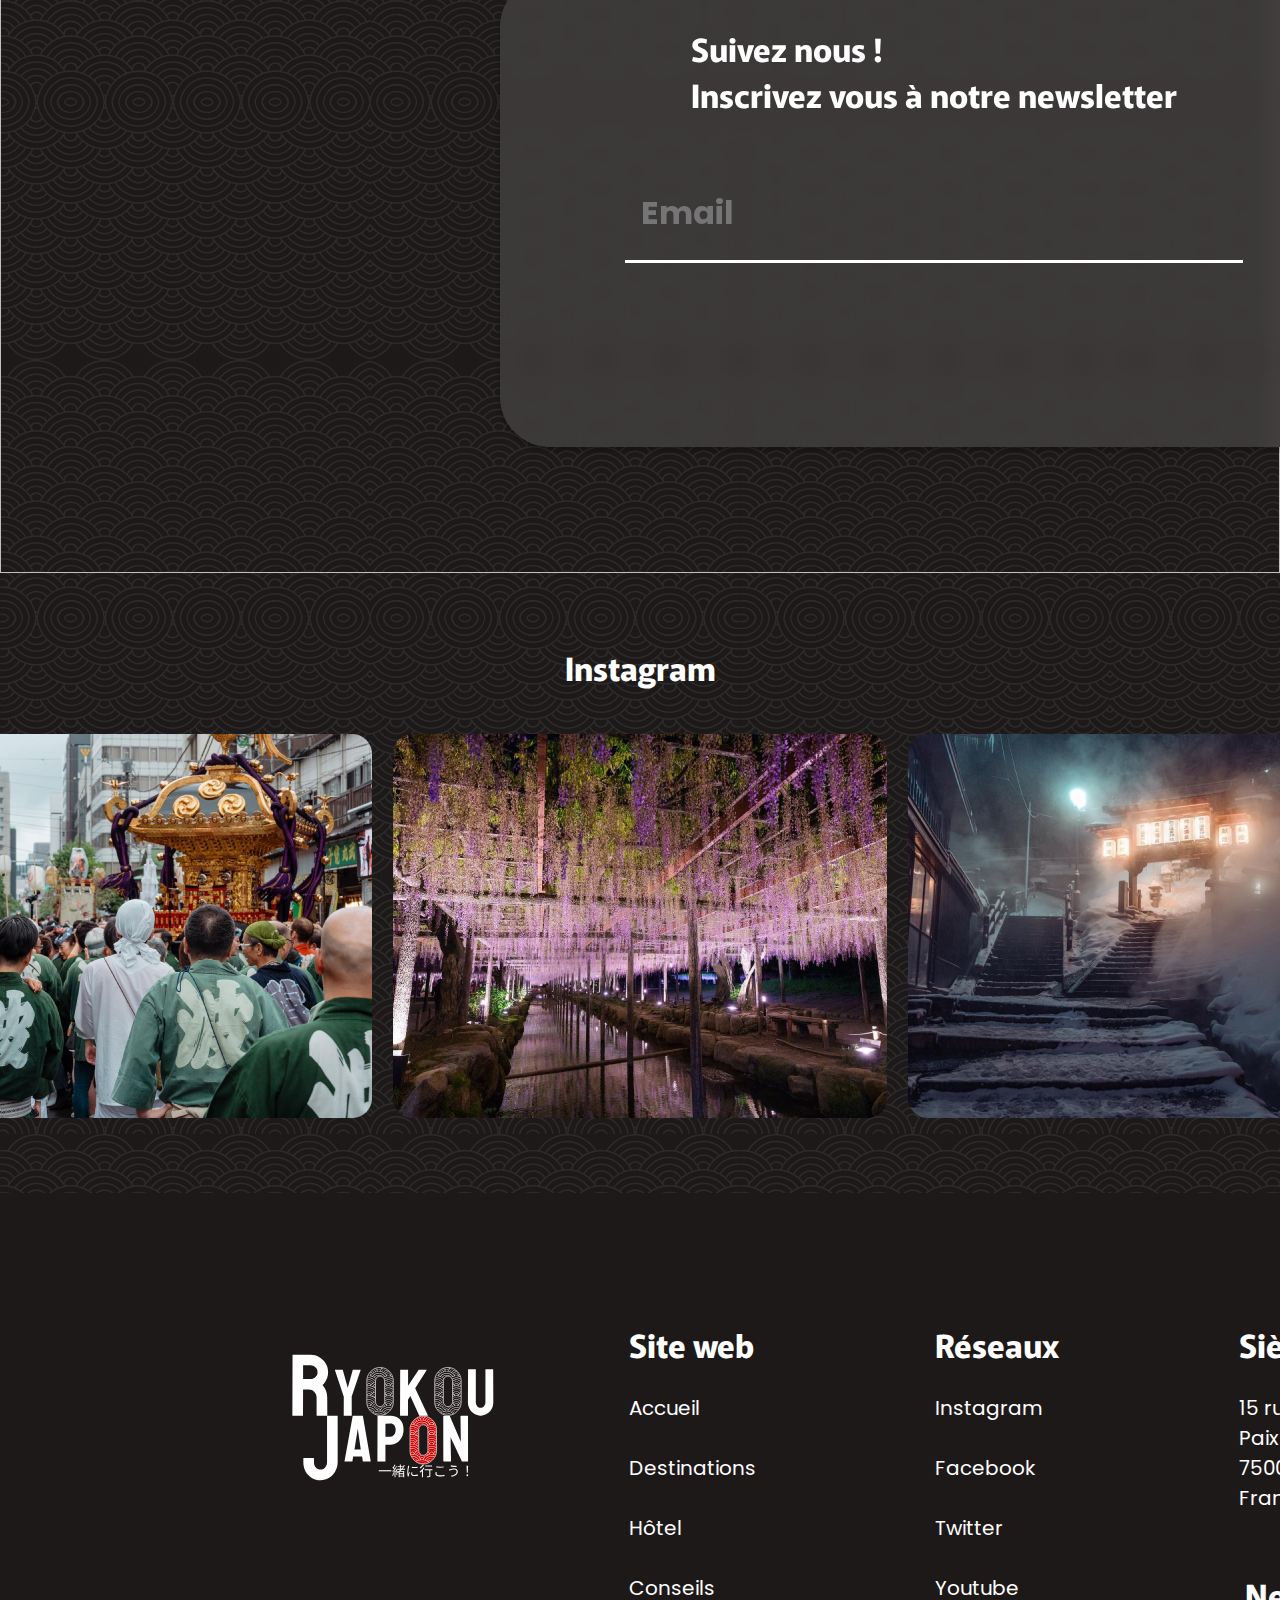
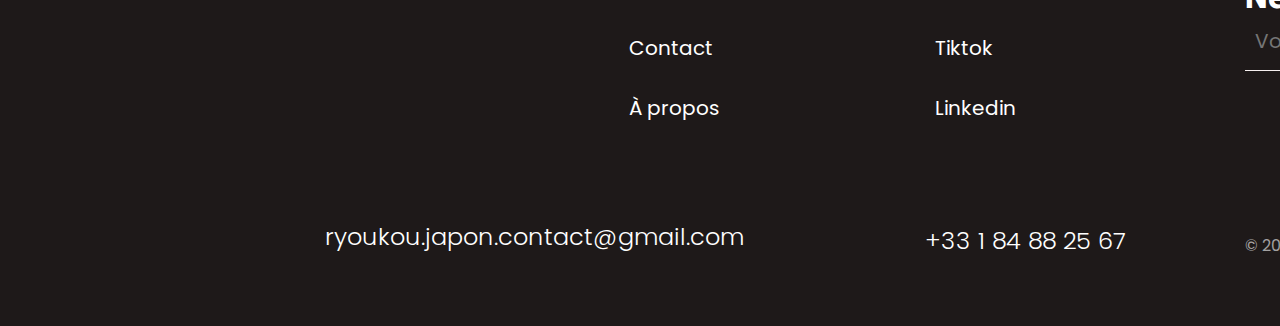
==== commit 81ca05c0: "Update index.html" ====
--- a/index.html
+++ b/index.html
@@ -228,8 +228,6 @@
             placeholder="Email"
             required=""
             type="text">
-
-          <span class="input-border"></span>
         </div>
 
         <button class="btnform">Envoyer</button>
@@ -340,4 +338,4 @@
     </div>
 </footer>
 
-</html>+</html>
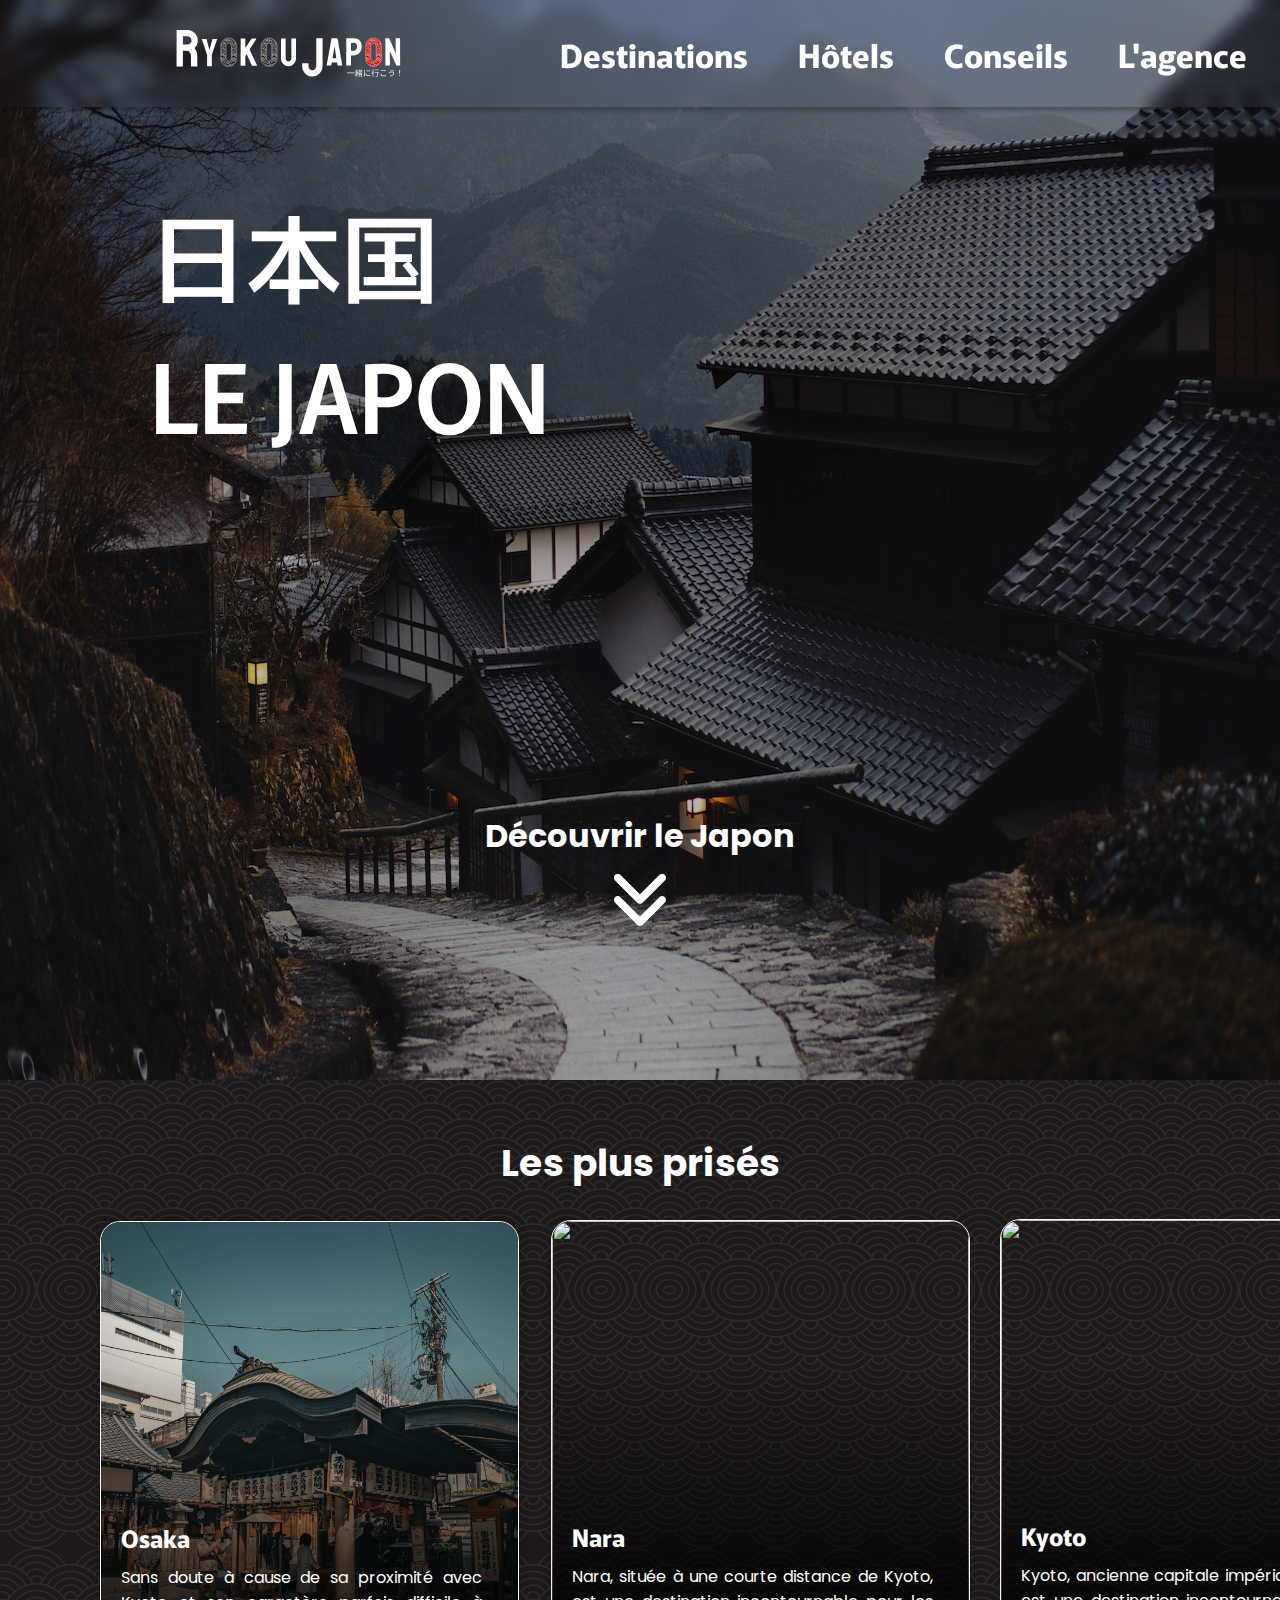
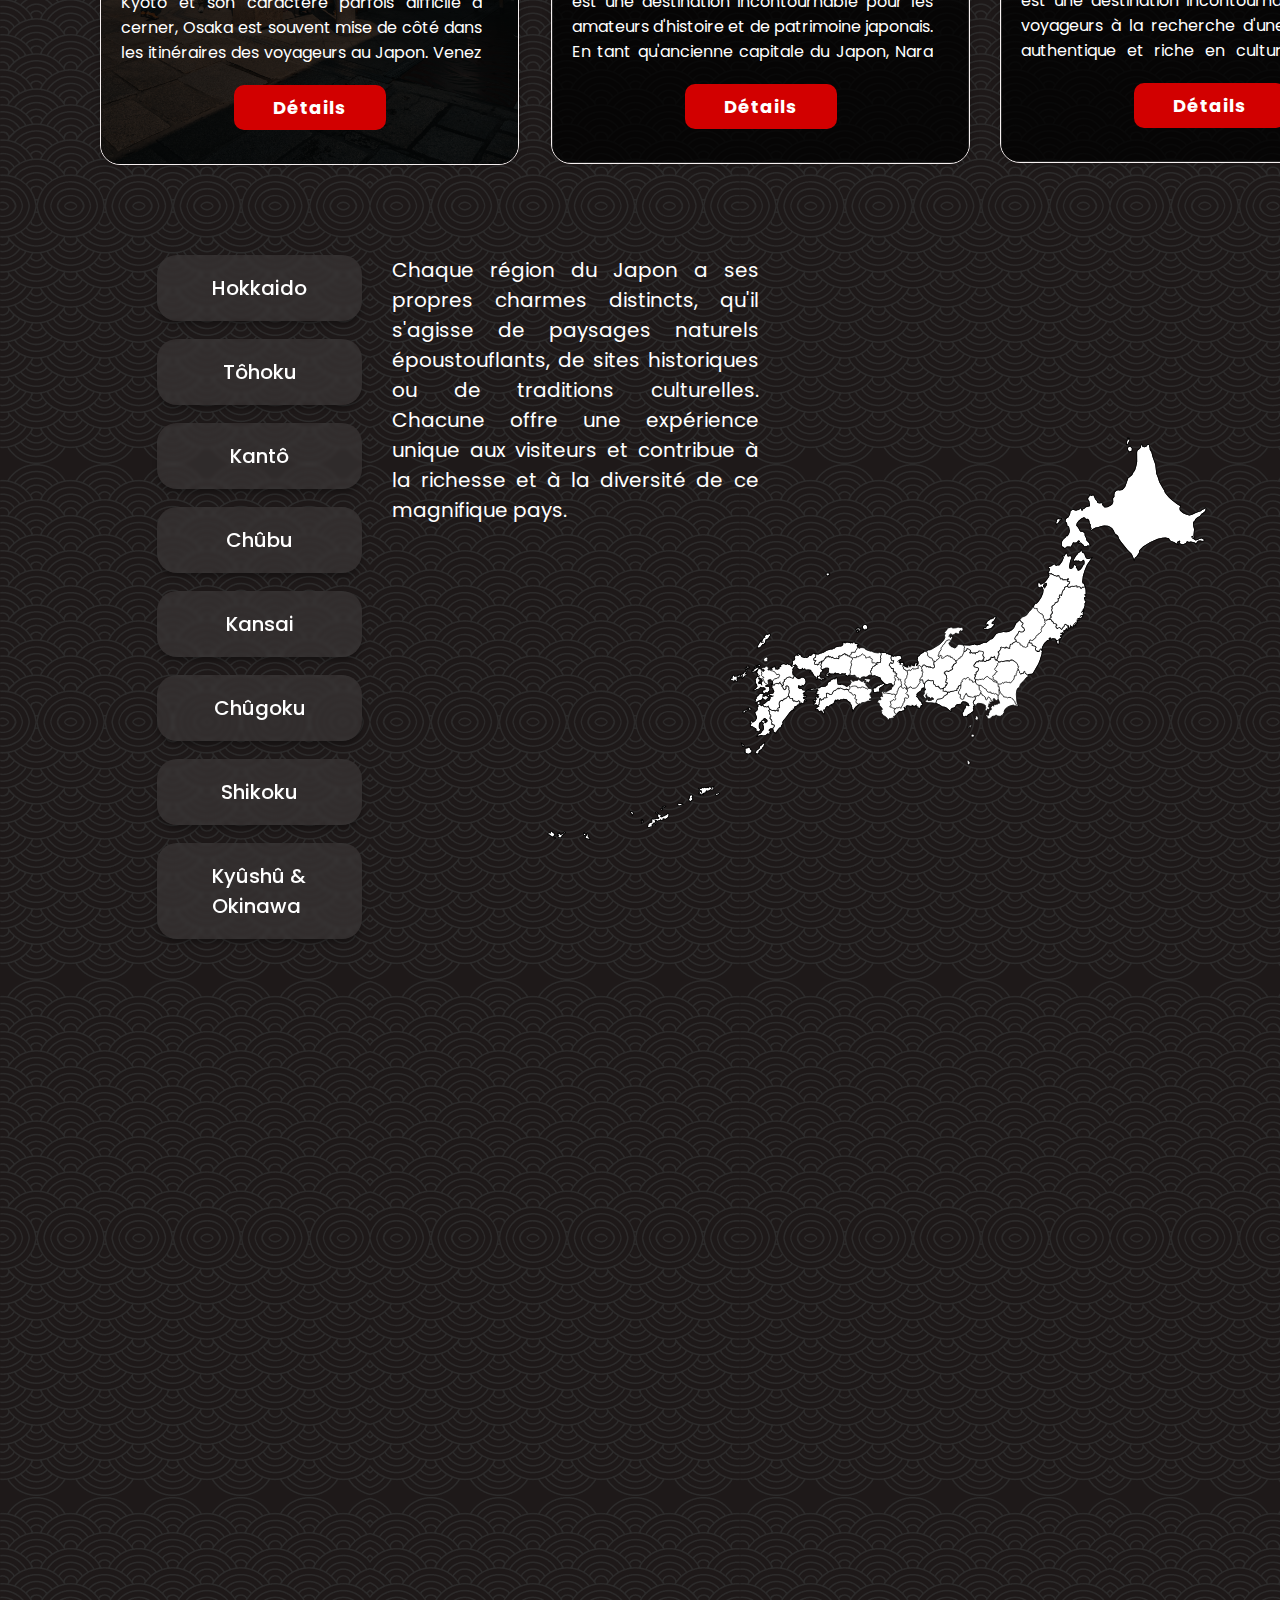
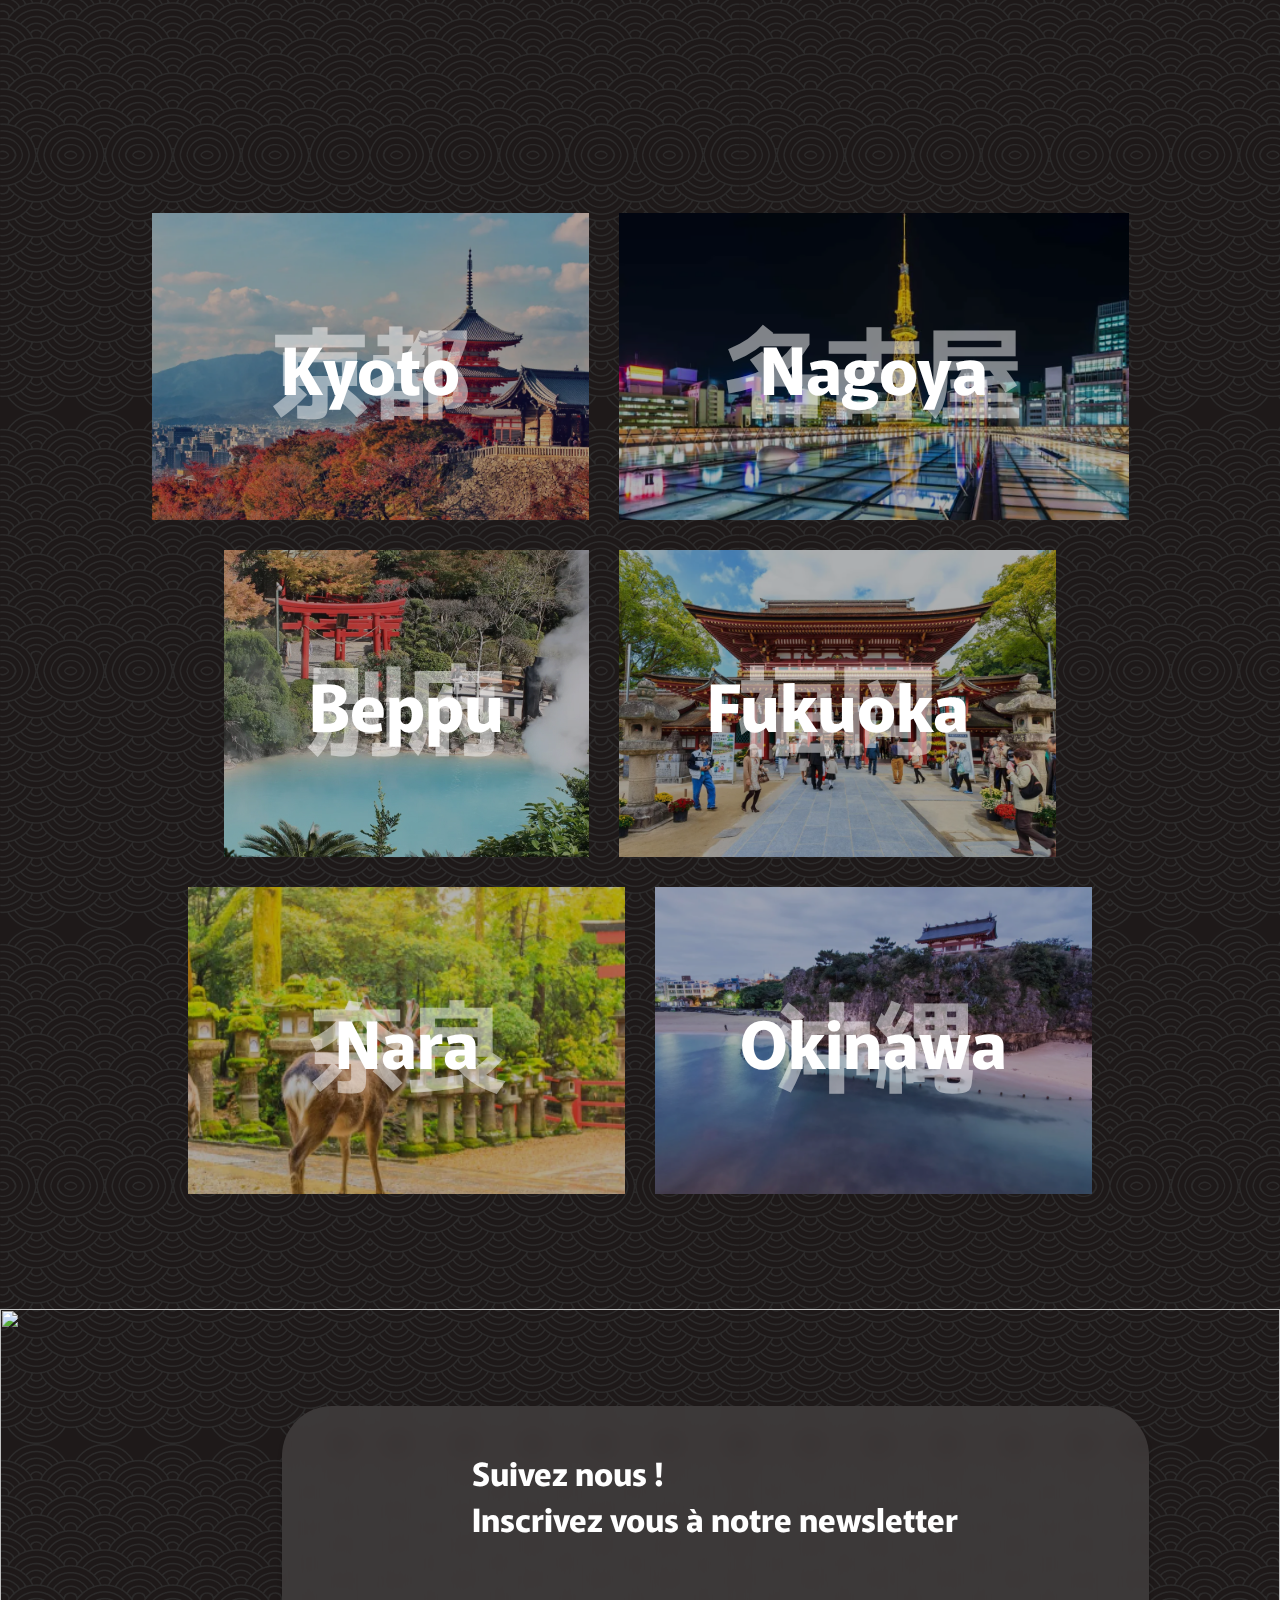
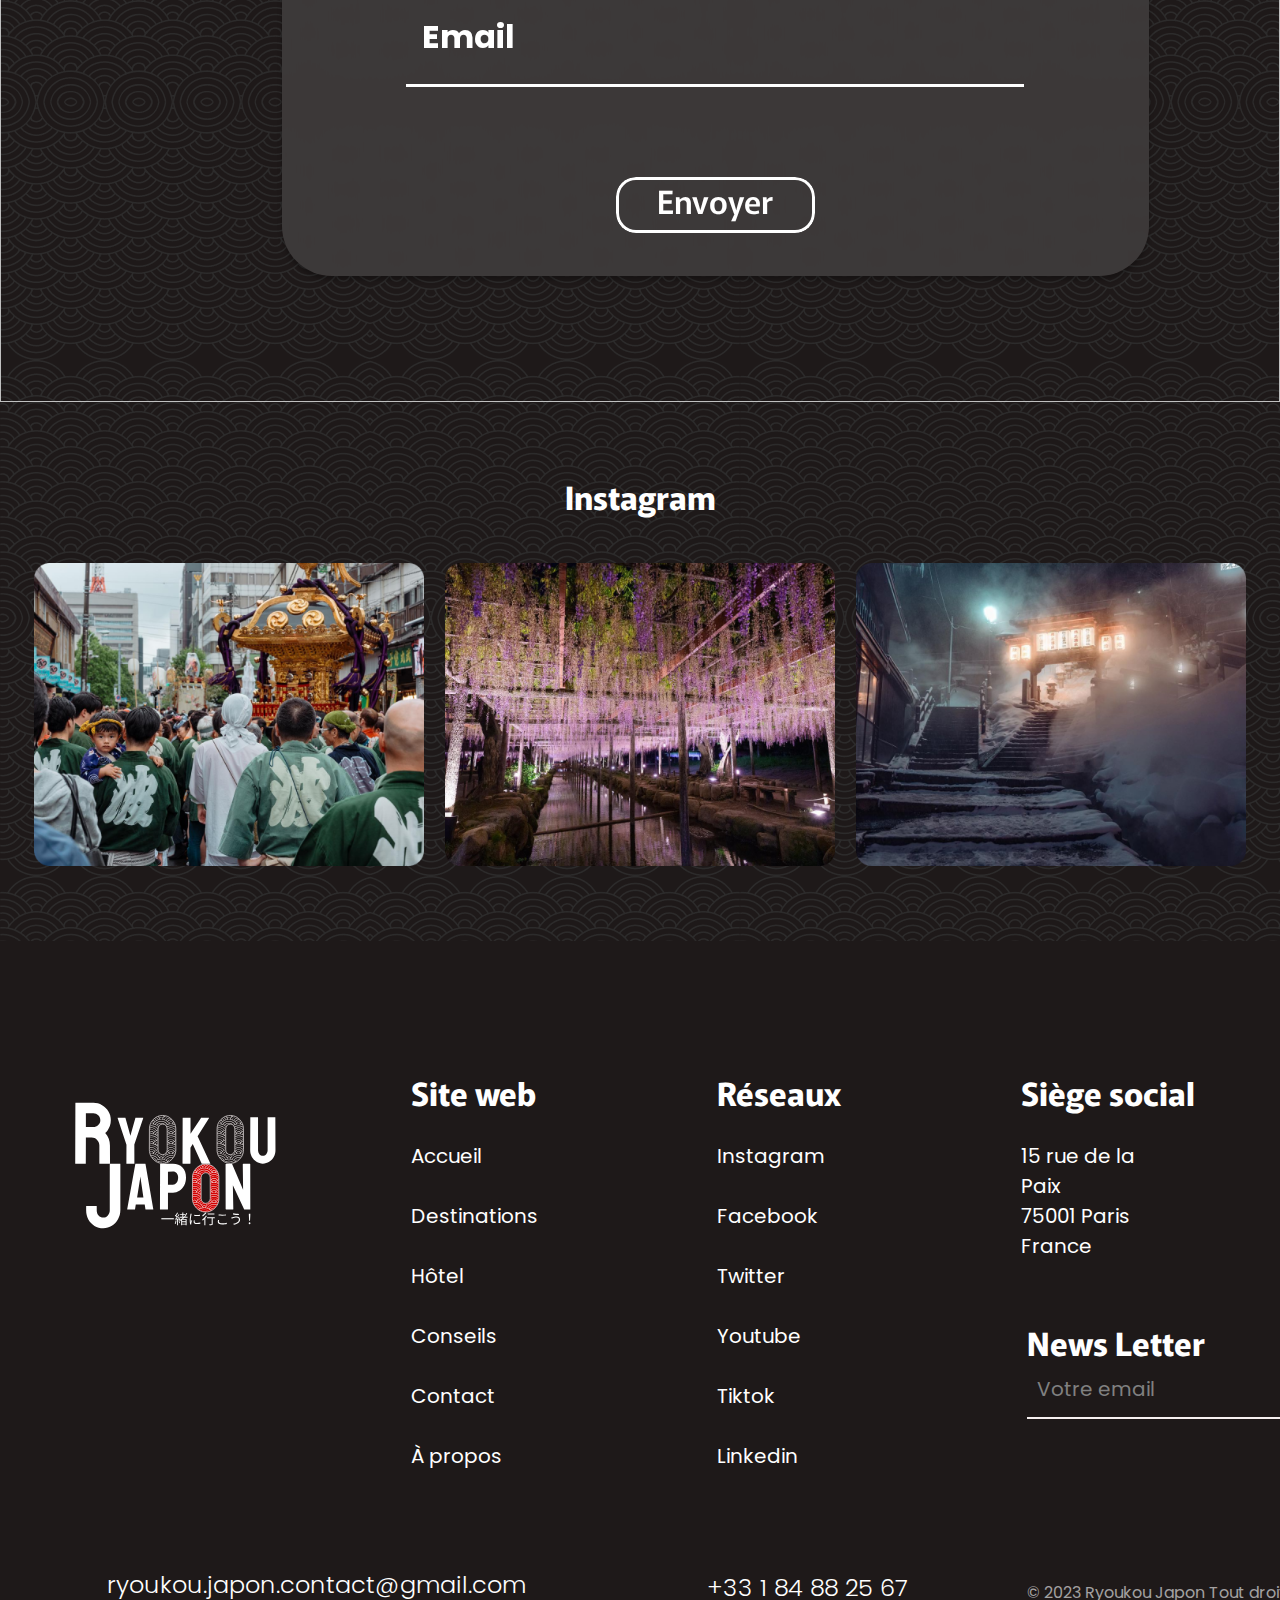
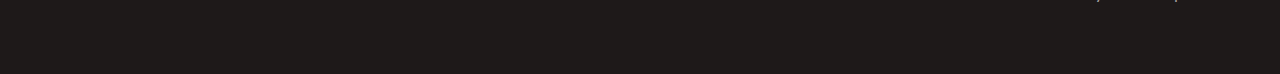
==== commit 4d438c76: "Add files via upload" ====
--- a/index.html
+++ b/index.html
@@ -21,7 +21,7 @@
 
 <body>
   <header>
-    <nav>
+    <nav class="navbar">
       <div class="logo">
         <a href="index.html">
           <img id="logoid"
@@ -31,15 +31,30 @@
 
       </div>
       
-        <img id="menu" src="/asset/img/menu.png" alt="">
+        
       
       <div class="ancre">
-        <div class="ancrenav"><a href="/page/destinations.html">Destinations</a></div>
-        <div class="ancrenav"><a href="/page/hotel.html">Hôtels</a></div>
-        <div class="ancrenav"><a href="/page/conseils.html">Conseils</a></div>
-        <div class="ancrenav"><a href="/page/agence.html">L'agence</a></div>
-        <div class="ancrenav"><a href="/page/contact.html">Contact</a></div>
-      </div>
+        <ul>
+          <li >
+             <a href="/page/destinations.html">Destinations</a>
+          </li>
+          <li >
+            <a href="/page/hotel.html">Hôtels</a>
+          </li>
+          <li>
+            <a href="/page/conseils.html">Conseils</a>
+          </li>
+          <li>
+             <a href="/page/agence.html">L'agence</a>
+          </li>
+          <li>
+             <a href="/page/contact.html">Contact</a>
+          </li>
+
+        </ul>
+      </div>
+
+      <div class="icons"><img src="asset/img/menu.png" alt=""></div>
       
     </nav>
   </header>
@@ -165,9 +180,8 @@
         <p id="titrekanji">京都</p>
         <p id="titregridk">Kyoto</p>
         <div class="cards_overlay"></div>
-        <img src="asset/img/image 7_claire.png"
-          alt="">
-        <button>Voir les détails</button>
+        <img id="cards_img" src="asset/img/image 7_claire.png" alt="">
+        <button id="btncards">Voir les détails</button>
 
       </div>
 
@@ -175,17 +189,18 @@
         <p id="titrekanji">名古屋</p>
         <p id="titregridk">Nagoya</p>
         <div class="cards_overlay2"></div>
-        <img src="asset/img/image 23.png"
+        <img id="nagoyaimg" src="asset/img/image 23.png"
           alt="">
-        <button>Voir les détails</button>
+          <button id="btncards">Voir les détails</button>
       </div>
 
       <div class="cards">
         <p id="titrekanji">別府 </p>
         <p id="titregridb">Beppu</p>
         <div class="cards_overlay3"></div>
-        <img src="asset/img/image 118CLAIRE.jpg"
-          alt=""><button>Voir les détails</button>
+        <img id="beppuimg" src="asset/img/image 118CLAIRE.jpg"
+          alt="">
+          <button id="btncards">Voir les détails</button>
       </div>
 
       <div class="cards">
@@ -193,7 +208,7 @@
         <p id="titregridk">Fukuoka</p>
         <div class="cards_overlay4"></div>
         <img src="asset/img/image 24.png"
-          alt=""><button>Voir les détails</button>
+          alt=""> <button id="btncards">Voir les détails</button>
       </div>
 
       <div class="cards">
@@ -201,7 +216,7 @@
         <p id="titregridk">Nara</p>
         <div class="cards_overlay5"></div>
         <img src="asset/img/Rectangle 26_claire.png"
-          alt=""><button>Voir les détails</button>
+          alt=""> <button id="btncards">Voir les détails</button>
       </div>
 
       <div class="cards">
@@ -209,7 +224,7 @@
         <p id="titregridk">Okinawa</p>
         <div class="cards_overlay6"></div>
         <img src="asset/img/image 25.png"
-          alt=""><button>Voir les détails</button>
+          alt=""> <button id="btncards">Voir les détails</button>
       </div>
 
     </div>
@@ -241,6 +256,7 @@
       <h3>
         Instagram
       </h3>
+
       <div class="postgroup">
         <div class="post1">
           <img src="asset/img/355635184_124652857320670_2875316618651683828_n 2.png"
@@ -318,10 +334,7 @@
     </h3>
     <div class="form">
 
-      <input class="input"
-        placeholder="Votre email"
-        required=""
-        type="text">
+      <input class="input" placeholder="Votre email" required="" type="text">
 
       <span class="input-border"></span>
     </div>
@@ -336,6 +349,7 @@
     <div class="droits">
       © 2023 Ryoukou Japon Tout droits réservés
     </div>
+
 </footer>
 
-</html>
+</html>--- a/style.css
+++ b/style.css
@@ -5,7 +5,7 @@
     border: 0;
     margin: 0;
     text-decoration: none;
-
+list-style: none;
 }
 
 html,
@@ -16,7 +16,7 @@
 
 }
 
-nav {
+.navbar {
     display: flex;
     flex-direction: row;
     position: fixed;
@@ -24,8 +24,15 @@
     height: 107px;
     box-shadow: 0px 4px 4px 0px rgba(0, 0, 0, 0.25);
     backdrop-filter: blur(7px);
-    z-index: 1;
-}
+    z-index: 2;
+}
+
+nav ul {
+    display: flex;
+    flex-direction: row;
+    gap: 50px;
+}
+
 
 .logo {
     width: 25%;
@@ -35,7 +42,7 @@
 #logoid {
     width: 259px;
     height: 100%;
-    padding-left: 259px;
+    padding-left: 159px;
 }
 
 .ancre {
@@ -50,7 +57,9 @@
     font-weight: 700;
     line-height: normal;
     width: 75%;
-    left: 400px;
+    left: 200px;
+    flex-direction: row;
+    
 
 }
 
@@ -69,18 +78,16 @@
 
 }
 
-#menu{
+.icons{
     display: none;
-   
-}
-
+}
 
 
 .h1 {
     position: relative;
     display: flex;
     bottom: 900px;
-    left: 350px;
+    left: 150px;
     z-index: 0;
     width: 50%;
 }
@@ -138,7 +145,6 @@
     position: relative;
     z-index: 0;
     justify-content: center;
-
     padding-top: 55px;
 }
 
@@ -151,9 +157,8 @@
     box-shadow: 0 0 10px rgba(0, 0, 0, 0.2);
     display: flex;
     position: relative;
-    left: 257px;
-
     border: 1px solid #F6F0F0;
+    left: 100px;
 }
 
 .card__image {
@@ -254,7 +259,7 @@
     box-shadow: 0 0 10px rgba(0, 0, 0, 0.2);
     display: flex;
     position: relative;
-    left: 751px;
+    left: 551px;
     bottom: 545px;
     border: 1px solid #F6F0F0;
 }
@@ -268,13 +273,12 @@
     box-shadow: 0 0 10px rgba(0, 0, 0, 0.2);
     display: flex;
     position: relative;
-    left: 1245px;
+    left: 1000px;
     bottom: 1090px;
     border: 1px solid #F6F0F0;
 }
 
 .groupcardprise {
-
     height: 584px;
     margin-top: 30px;
 }
@@ -290,10 +294,10 @@
 .boutoncarte {
     width: 205px;
     height: 66px;
-    left: 257px;
-    position: relative;
-
-}
+    left: 157px;
+    position: relative;
+}
+
 
 .btncarte {
     color: #FFF;
@@ -317,7 +321,7 @@
     font-size: 20px;
     display: flex;
     position: relative;
-    left: 287px;
+    left: 187px;
     width: 701px;
     justify-content: justify;
     text-align: justify;
@@ -347,26 +351,28 @@
     justify-content: center;
 
 }
+
 .grid {
     display: flex;
     justify-content: center;
     align-items: center;
     flex-wrap: wrap;
-    gap: 15px;
+ 
     position: relative;
     margin-top: 30px;
 }
 
-
 .cards {
     display: flex;
     justify-content: center;
     align-items: center;
+    margin: 15px;
 }
 
 .cards_overlay {
-    width: 546px;
-    height: 384px;
+    
+    width: 437px;
+    height: 307px;
     background-color: #000;
     position: absolute;
     opacity: 0.3;
@@ -374,8 +380,8 @@
 }
 
 .cards_overlay2 {
-    width: 569px;
-    height: 384px;
+    width: 510px;
+    height: 307px;
     background-color: #000;
     position: absolute;
     opacity: 0.3;
@@ -383,31 +389,31 @@
 
 .cards_overlay3 {
     width: 365px;
-    height: 384px;
+    height: 307px;
     background-color: #000;
     position: absolute;
     opacity: 0.3;
 }
 
 .cards_overlay4 {
-    width: 569px;
-    height: 384px;
+    width: 437px;
+    height: 307px;
     background-color: #000;
     position: absolute;
     opacity: 0.3;
 }
 
 .cards_overlay5 {
-    width: 365px;
-    height: 384px;
+    width: 437px;
+    height: 307px;
     background-color: #000;
     position: absolute;
     opacity: 0.3;
 }
 
 .cards_overlay6 {
-    width: 546px;
-    height: 384px;
+    width: 437px;
+    height: 307px;
     background-color: #000;
     position: absolute;
     opacity: 0.3;
@@ -447,11 +453,19 @@
 
 
 .cards img {
-    width: 100%;
-    height: 100%;
+    width: 437px;
+    height: 307px;
     object-fit: cover;
     cursor: pointer;
-
+}
+
+#nagoyaimg{
+width: 510px;
+}
+
+#beppuimg{
+    width: 365px;
+    height: 307px;
 }
 
 .cards p {
@@ -463,22 +477,22 @@
 }
 
 .cards p:nth-child(1) {
-    font-size: 159px;
+    font-size: 100px;
     opacity: 49%;
     position: absolute;
-    z-index: 1;
+   
 }
 
 .cards p:nth-child(2) {
-    font-size: 2rem;
+    font-size: 64px;
     position: absolute;
     font-size: 65.282px;
-    z-index: 1;
-}
-
-
-
-button {
+    
+}
+
+
+
+#btncards {
     display: flex;
     position: absolute;
     width: 303px;
@@ -487,7 +501,7 @@
     justify-content: center;
     align-items: center;
     flex-shrink: 0;
-    margin-top: 292px;
+    margin-top: 192px;
     border: 3px solid #F6F0F0;
     background: rgba(246, 240, 240, 0.12);
     box-shadow: 0px 4px 4px 0px rgba(0, 0, 0, 0.25);
@@ -500,9 +514,11 @@
     font-style: normal;
     font-weight: 700;
     line-height: normal;
-}
-
-button:before {
+    cursor: pointer;
+
+}
+
+#btncards :before {
     transition: 0.5s;
     position: absolute;
     top: 0;
@@ -513,27 +529,28 @@
     content: '';
 
     background: linear-gradient(25deg, rgba(255, 255, 255, 0.43) 0%, rgba(30, 25, 25, 0.64) 28.32%, rgba(30, 25, 25, 0.33) 74.24%, rgba(255, 255, 255, 0.43) 100%);
-
+    cursor: pointer;
 
     z-index: -1;
 }
 
 
 
-button:hover:before,
-button:focus:before {
+#btncards :hover:before,
+#btncards :focus:before {
     transition: 0.5s ease-in-out;
     left: 0;
     right: 0;
     opacity: 1;
-
-}
-
-button:active {
+    cursor: pointer;
+
+}
+
+#btncards :active {
     transform: scale(0.9);
 }
 
-.cards:hover button {
+.cards:hover #btncards  {
     opacity: 1;
 }
 
@@ -568,7 +585,7 @@
     justify-content: center;
     position: relative;
     bottom: 600px;
-    left: 500px;
+    left: 22%;
 
 }
 
@@ -582,6 +599,7 @@
     line-height: normal;
     position: relative;
     bottom: 50px;
+    margin-top: 50px;
 }
 
 .formulaire {
@@ -591,8 +609,16 @@
     color: white;
 }
 
+.input::placeholder{
+    color: grey;
+}
+
+.inputform::placeholder{
+    color: white;
+}
+
 .inputform {
-    color: #fff;
+    color: white;
     font-size: 0.9rem;
     background-color: transparent;
     width: 100%;
@@ -610,18 +636,9 @@
 
 
 
-.input-border {
-    position: absolute;
-    background: var(--border-after-color);
-    width: 0%;
-    height: 2px;
-    bottom: 0;
-    left: 0;
-    transition: 0.3s;
-}
 
 input:hover {
-    background: var(--input-hovered-color);
+    background: #FFF;
 }
 
 input:focus {
@@ -654,7 +671,8 @@
     font-style: normal;
     font-weight: 500;
     line-height: normal;
-    margin-top: 30px;
+    margin-top: 90px;
+
 }
 
 .btnform::before {
@@ -681,6 +699,17 @@
     justify-content: center;
 }
 
+.post1 img{
+    width: 390px;
+}
+.post2 img{
+    width: 390px;
+}
+.post3 img{
+    width: 390px;
+}
+
+
 .instagram h3 {
     display: flex;
     color: #FFF;
@@ -712,7 +741,7 @@
     height: 183px;
     display: flex;
     position: relative;
-    margin-left: 243px;
+    margin-left: 2%;
 }
 
 .sitemap {
@@ -802,13 +831,8 @@
 }
 
 .form {
-    --width-of-input: 200px;
-    --border-height: 1px;
-    --border-before-color: rgba(221, 221, 221, 0.39);
-    --border-after-color: #5891ff;
-    --input-hovered-color: #4985e01f;
-    position: relative;
-    width: var(--width-of-input);
+    
+    position: relative;
 }
 
 /* styling of Input */
@@ -820,9 +844,9 @@
     box-sizing: border-box;
     padding-inline: 0.5em;
     padding-block: 0.7em;
-    border: none;
-    border-bottom: var(--border-height) solid var(--border-before-color);
-    color: var(--white, #FFF);
+ 
+    
+    
     font-family: Poppins;
     font-size: 20px;
     font-style: normal;
@@ -834,12 +858,12 @@
 .input-border {
     position: absolute;
     background: #F6F0F0;
-    width: 0%;
+
     height: 2px;
     bottom: 0;
     left: 0;
-    transition: 0.3s;
-    width: 433.987px;
+    
+    width: 350px;
     height: 1.331px;
 }
 
@@ -859,6 +883,8 @@
     color: #ffffff;
     width: 30.65px;
     height: 19.87px;
+    left: 70px;
+    position: relative;
 }
 
 .newsletter h3 {
--- a/responsive.css
+++ b/responsive.css
@@ -1,18 +1,52 @@
 @media screen and (max-width: 650px) {
- /* LARGEUR 650PX ET HAUTEUR 800PX */
-
-
- nav {
+ /* LARGEUR 650PX ET HAUTEUR 700PX */
+
+
+
+nav {
+    display: flex;
     max-width: 100%;
     min-width: 650px;
     left: 0px;
+    align-items: center;
+    justify-content: center;
+    transition: ease 1s;
+    align-items: center;
+}
+
+#icons{
     display: block;
-    flex-direction: column;
-    transition: ease 1s;
+    position: absolute;
+    margin-left: 500px;
+
+}
+
+#idbanner{
+    object-fit: cover;
+}
+
+.active{
+    
 }
 
 .ancre {
-    display: none;
+position: fixed;
+left: -100%;
+top: 0%;
+flex-direction: column;
+background: rgba(255, 255, 255, 0.00);
+box-shadow: 0px 4px 4px 0px rgba(0, 0, 0, 0.25);
+backdrop-filter: blur(5px);
+transition: 0.2s ease;
+z-index: 3;
+}
+
+.ancrenav{
+    padding: 3px;
+}
+
+.acnrenav:hover{
+ cursor: pointer;   
 }
 
 .logo {
@@ -25,7 +59,7 @@
     position: relative;
     align-items: center;
     text-align: center;
-    margin-left: 50%;
+   
 
 }
 
@@ -62,7 +96,37 @@
     display: none;
 }
 
-
+.groupcardprise{
+    justify-content: center;
+    align-items: center;
+
+}
+.card{
+    margin-left: 20%;
+    left: 0;
+    justify-content: center;
+    align-items: center;
+    text-align: center;
+}
+
+.card_content {
+    align-items: center;
+    justify-content: center;
+    text-align: center;
+}
+
+.card__title{
+    margin-left: 5%;
+}
+.card__text{
+    display: flex;
+    position: relative;
+    margin-left: 5%;
+}
+
+.card__button{
+    margin-left: 5%;
+}
 .card2{
     display: none;
 }
@@ -71,36 +135,173 @@
     display: none;
 }
 
+.cartejapon{
+    flex-direction: column;
+    align-items: center;
+
+}
+
 .boutoncarte {
     display: none;
 
 }
 
+
+.imgcarte{
+    opacity: 0.5;
+    width: 100%;
+
+}
+
+#jpnsvg{
+    width: 100%;
+    right: 0;
+}
+
 .textecarte {
-    width: 370px;
+    width: 550px;
+    position: absolute;
     left: 0;
     color: #FFF;
 text-align: justify;
 font-family: Poppins;
-font-size: 12px;
+font-size: 16px;
 font-style: normal;
 font-weight: 400;
 line-height: normal;
+align-items: center;
+    margin-left: 5%;
+    top: 300px;
+}
+
+iframe{
+width: 600px;
+height: 350px;
+}
+
+.cards img{
+    width: 546px;
+    height: 384px;   
+}
+.cards_overlay{
+    width: 546px;
+    height: 384px;
+}
+
+.cards_overlay2{
+    width: 546px;
+    height: 384px;
+}
+
+.cards_overlay3{
+    width: 546px;
+    height: 384px;
+}
+
+.cards_overlay4{
+    width: 546px;
+    height: 384px;
+}
+
+.cards_overlay5{
+    width: 546px;
+    height: 384px;
+}
+
+.cards_overlay6{
+    width: 546px;
+    height: 384px;
+}
+
+.contact{
+    align-items: center;
+    justify-content: center;
+    text-align: center;
+}
+.caseform{
+    left: 20px;
+    width: 600px;
+
+}
+
+
+.formulaire{
+    width: 450px;
+}
+
+.instagram{
+    flex-direction: column;
+}
+
+.postgroup{
+    flex-direction: column;
+    align-items: center;
+
+}
+
+footer{
+    flex-direction: column;
+    align-items: center;
+    height: 2000px;
+}
+
+.logofooter{
+    margin-left: -100px;
+    align-items: center;
+}
+
+.sitemap{
+    margin-left: 0;
+    margin-top: 80px;
+}
+
+
+.reseaux{
+    margin-left: 0;
+    margin-top: 400px;
     
 }
 
-
-
-
-
-
-
-
-
-
-
-
-
+.siege_social{
+    margin-left: 0;
+margin-top: 90px;
+}
+
+.newsletter{
+    right: 0;
+    margin-top: 0;
+    text-align: center;
+    left: 00px;
+    justify-content: center;
+    
+}
+
+.newsletter h3{
+    display: flex;
+    right: 0;
+    left: 0;
+}
+
+.form{
+    right: 00px;
+}
+
+.mailentreprise{
+    right: 0;
+   
+    left: 0;
+}
+
+.droits{
+    margin-top: 50px;
+    bottom: 0;
+}
+
+.numeroentreprise{
+    margin-top: 50px;
+    bottom: 0;
+    right: 0;
+}
 
 
 
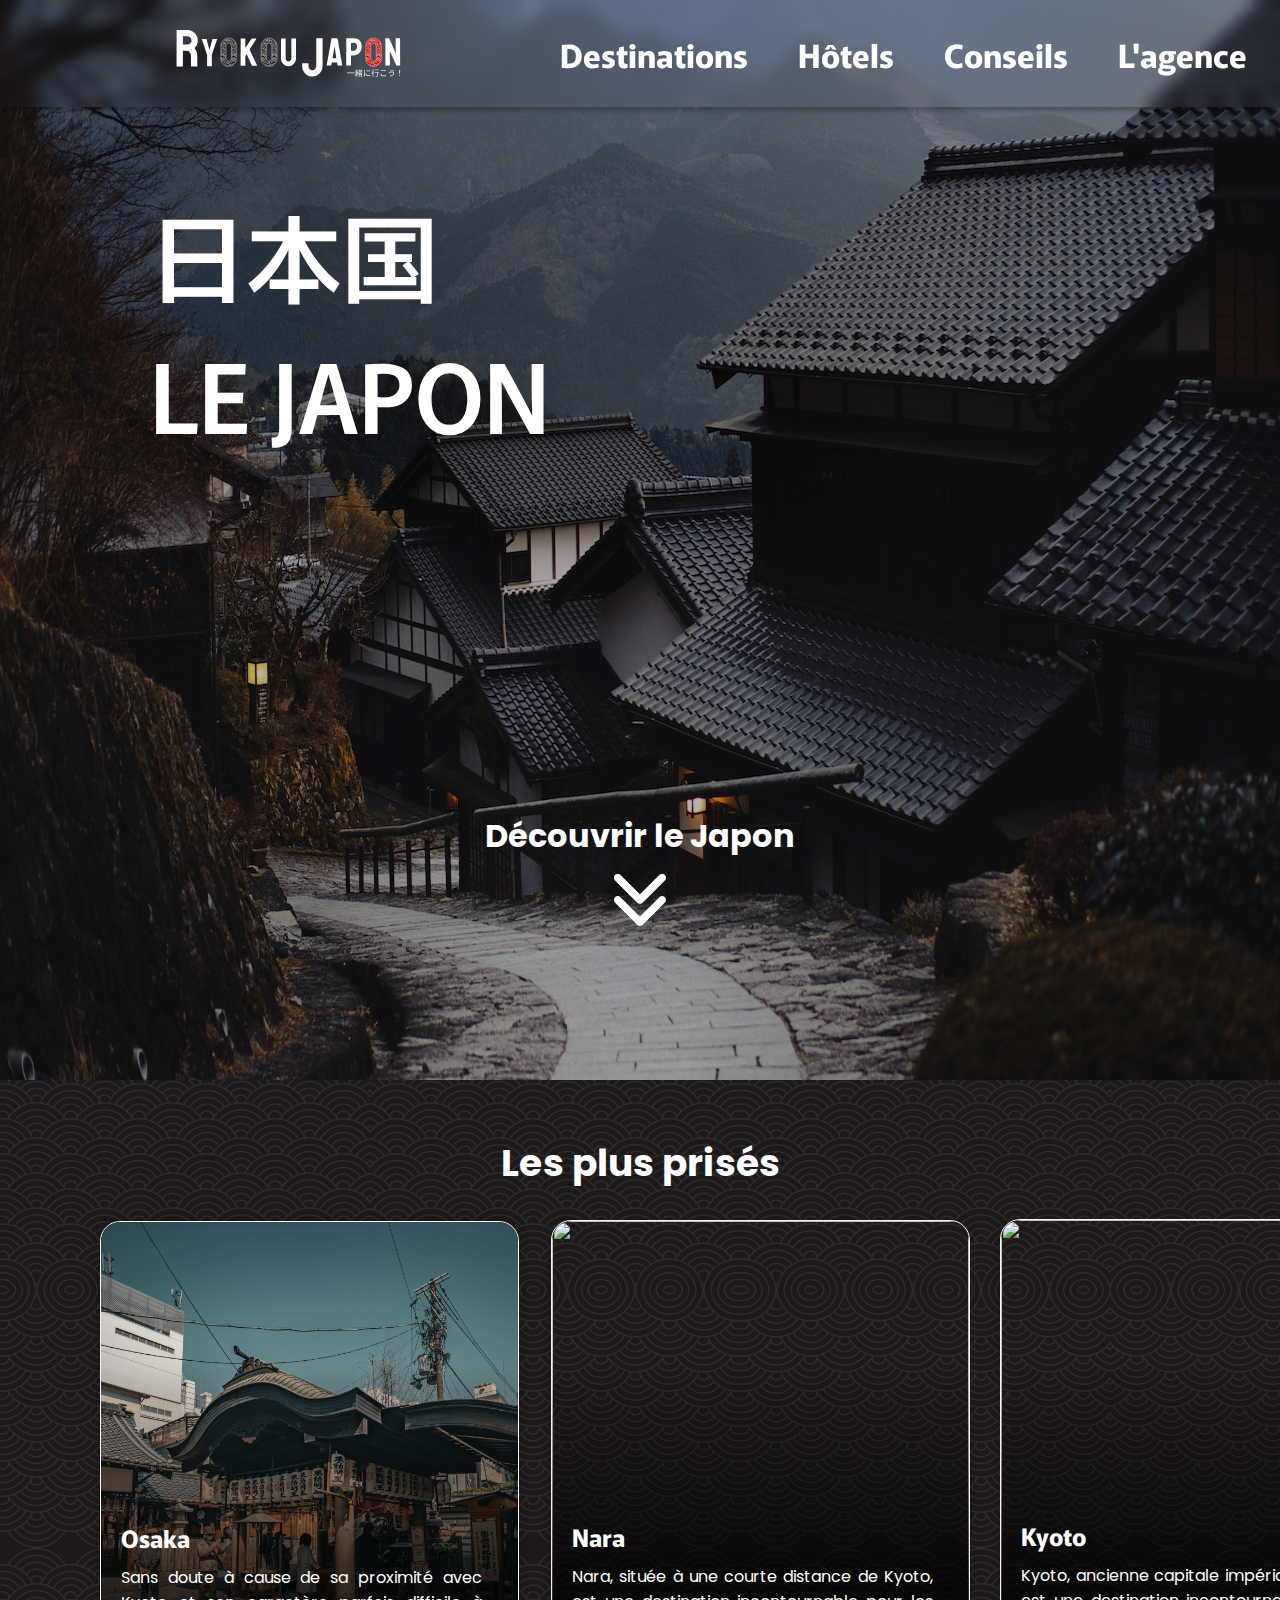
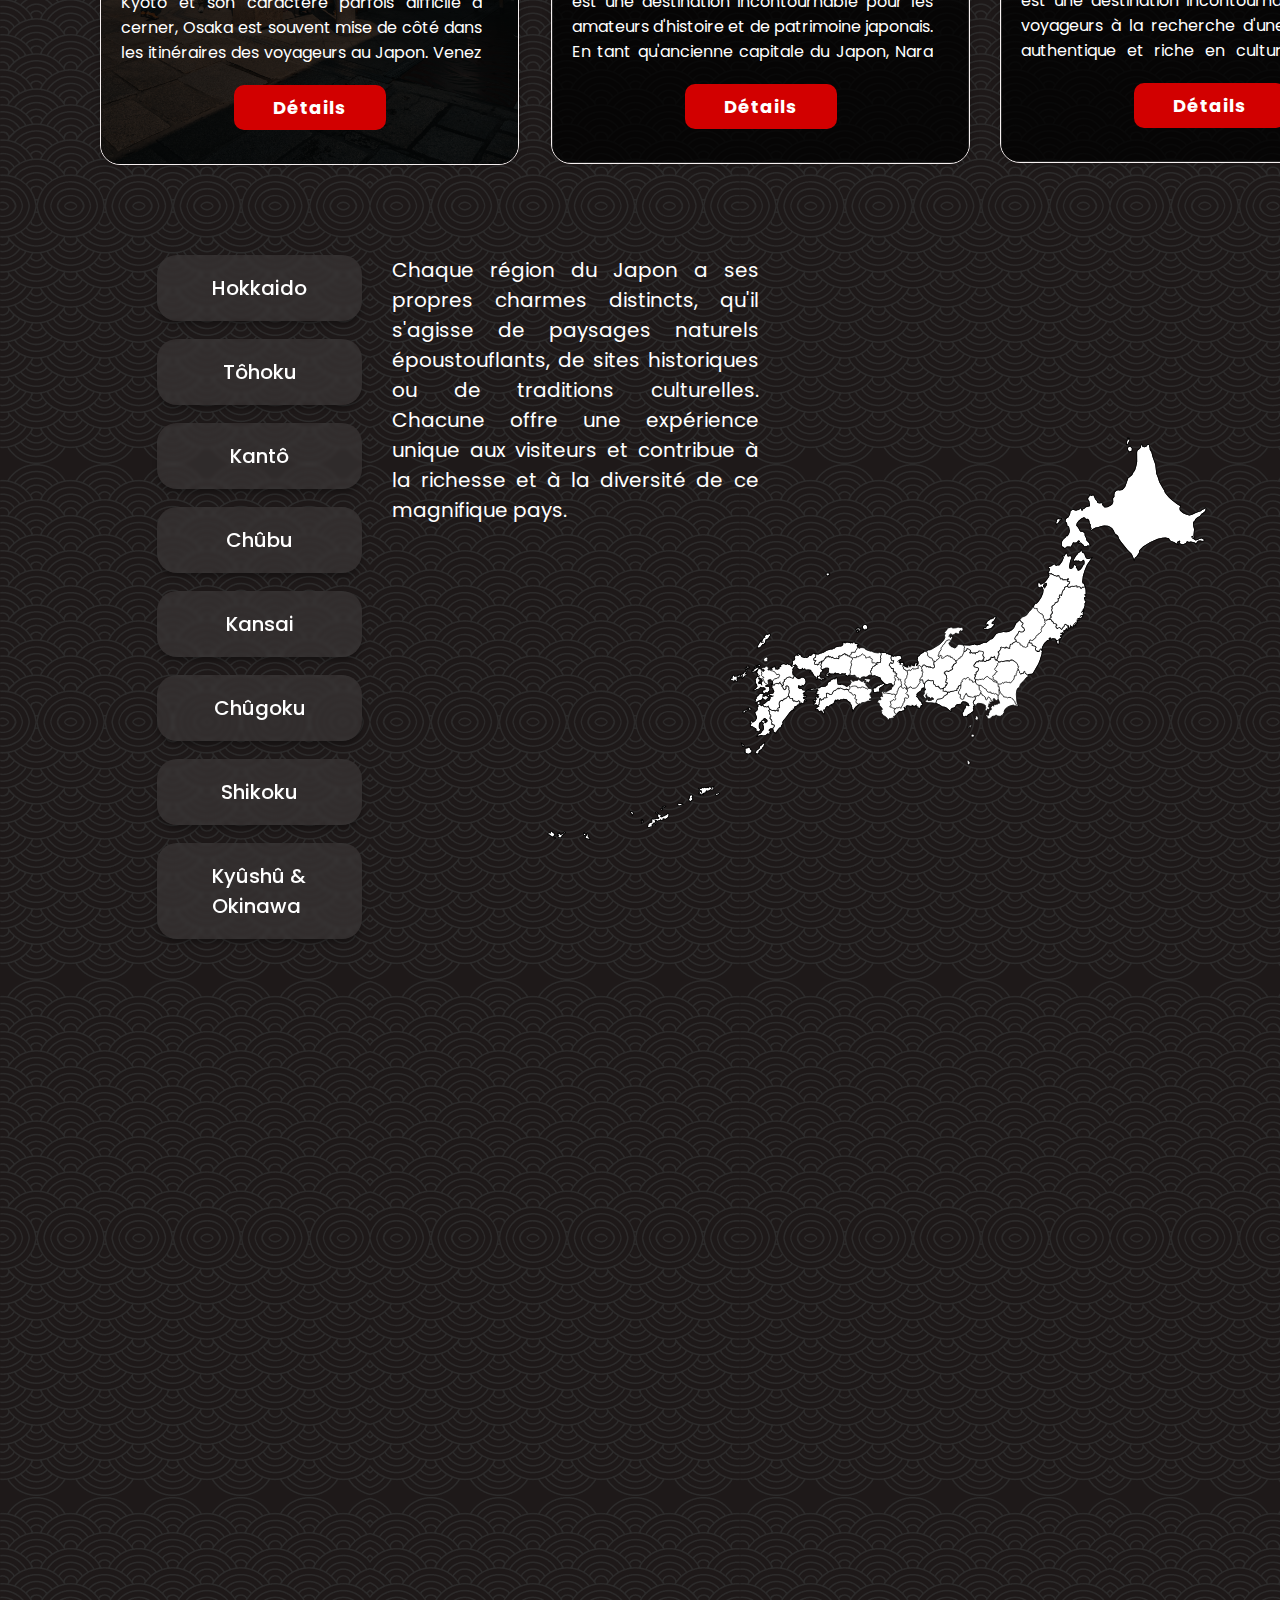
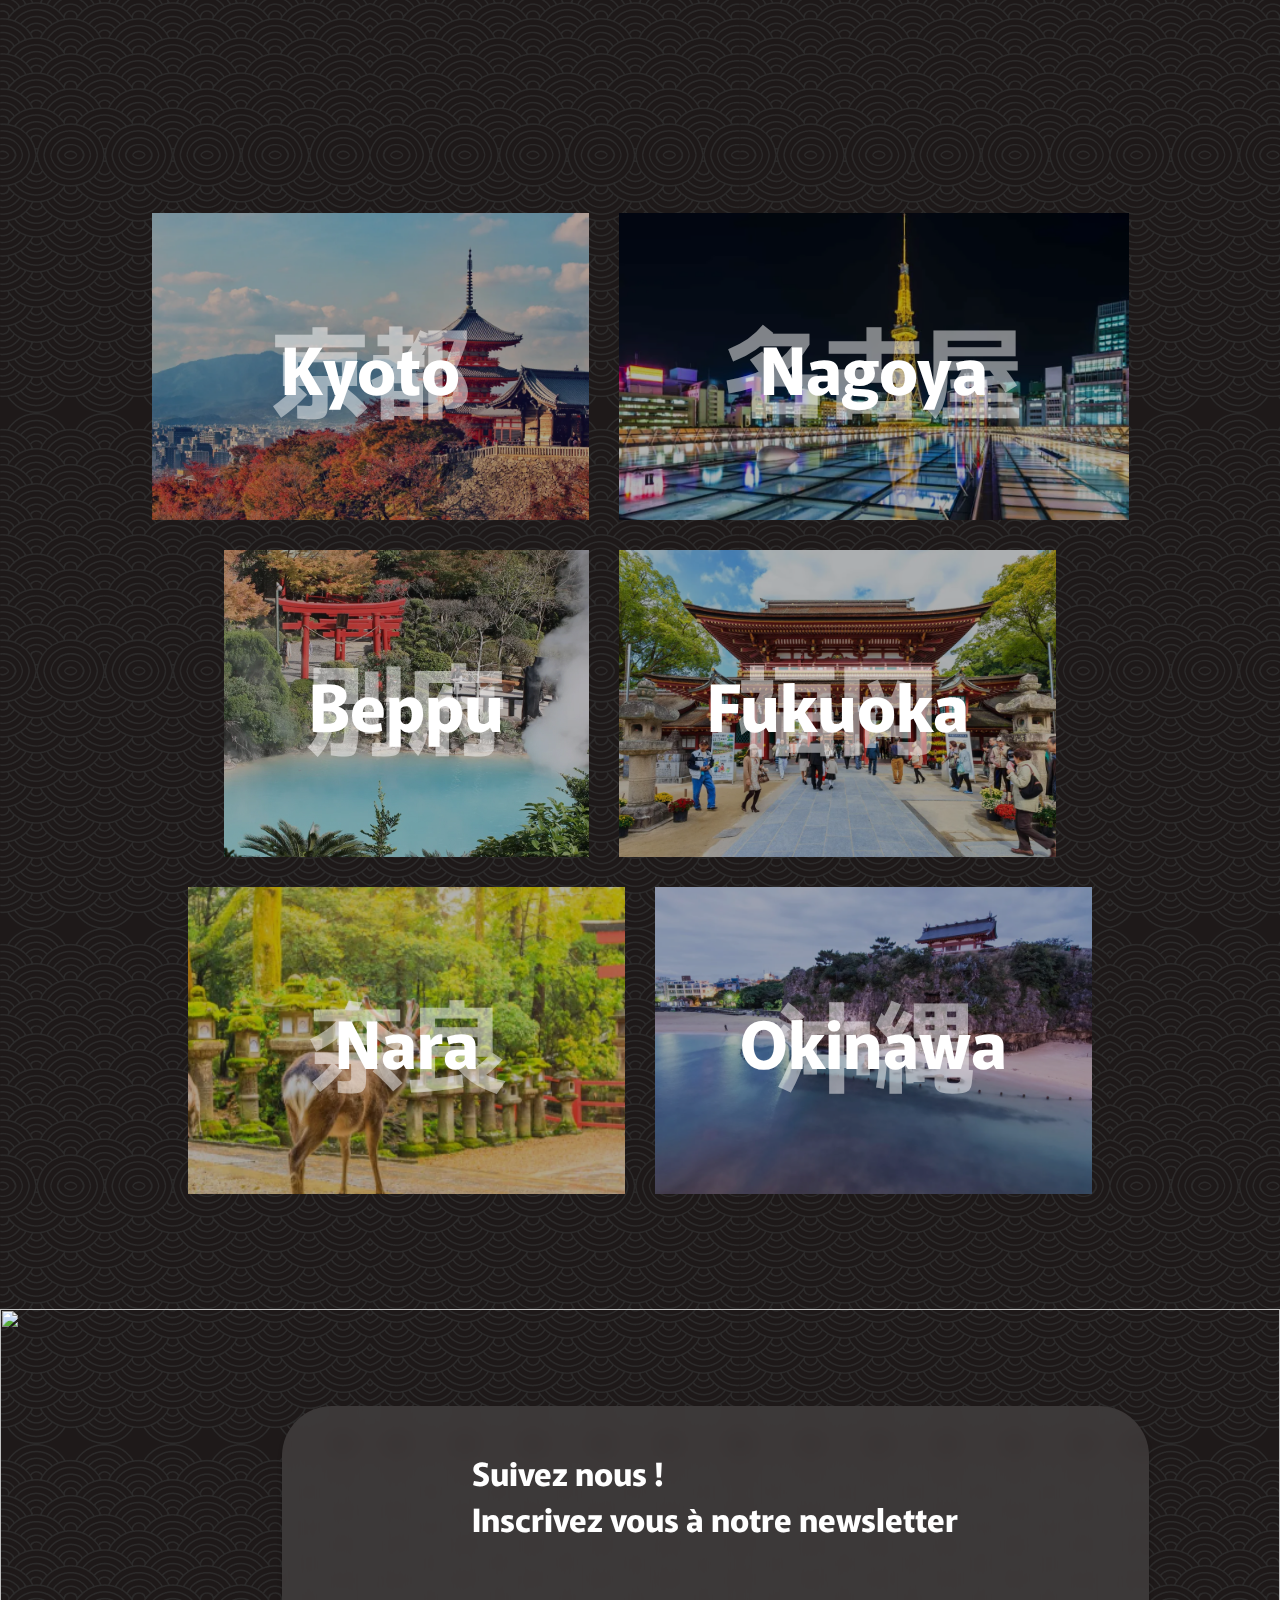
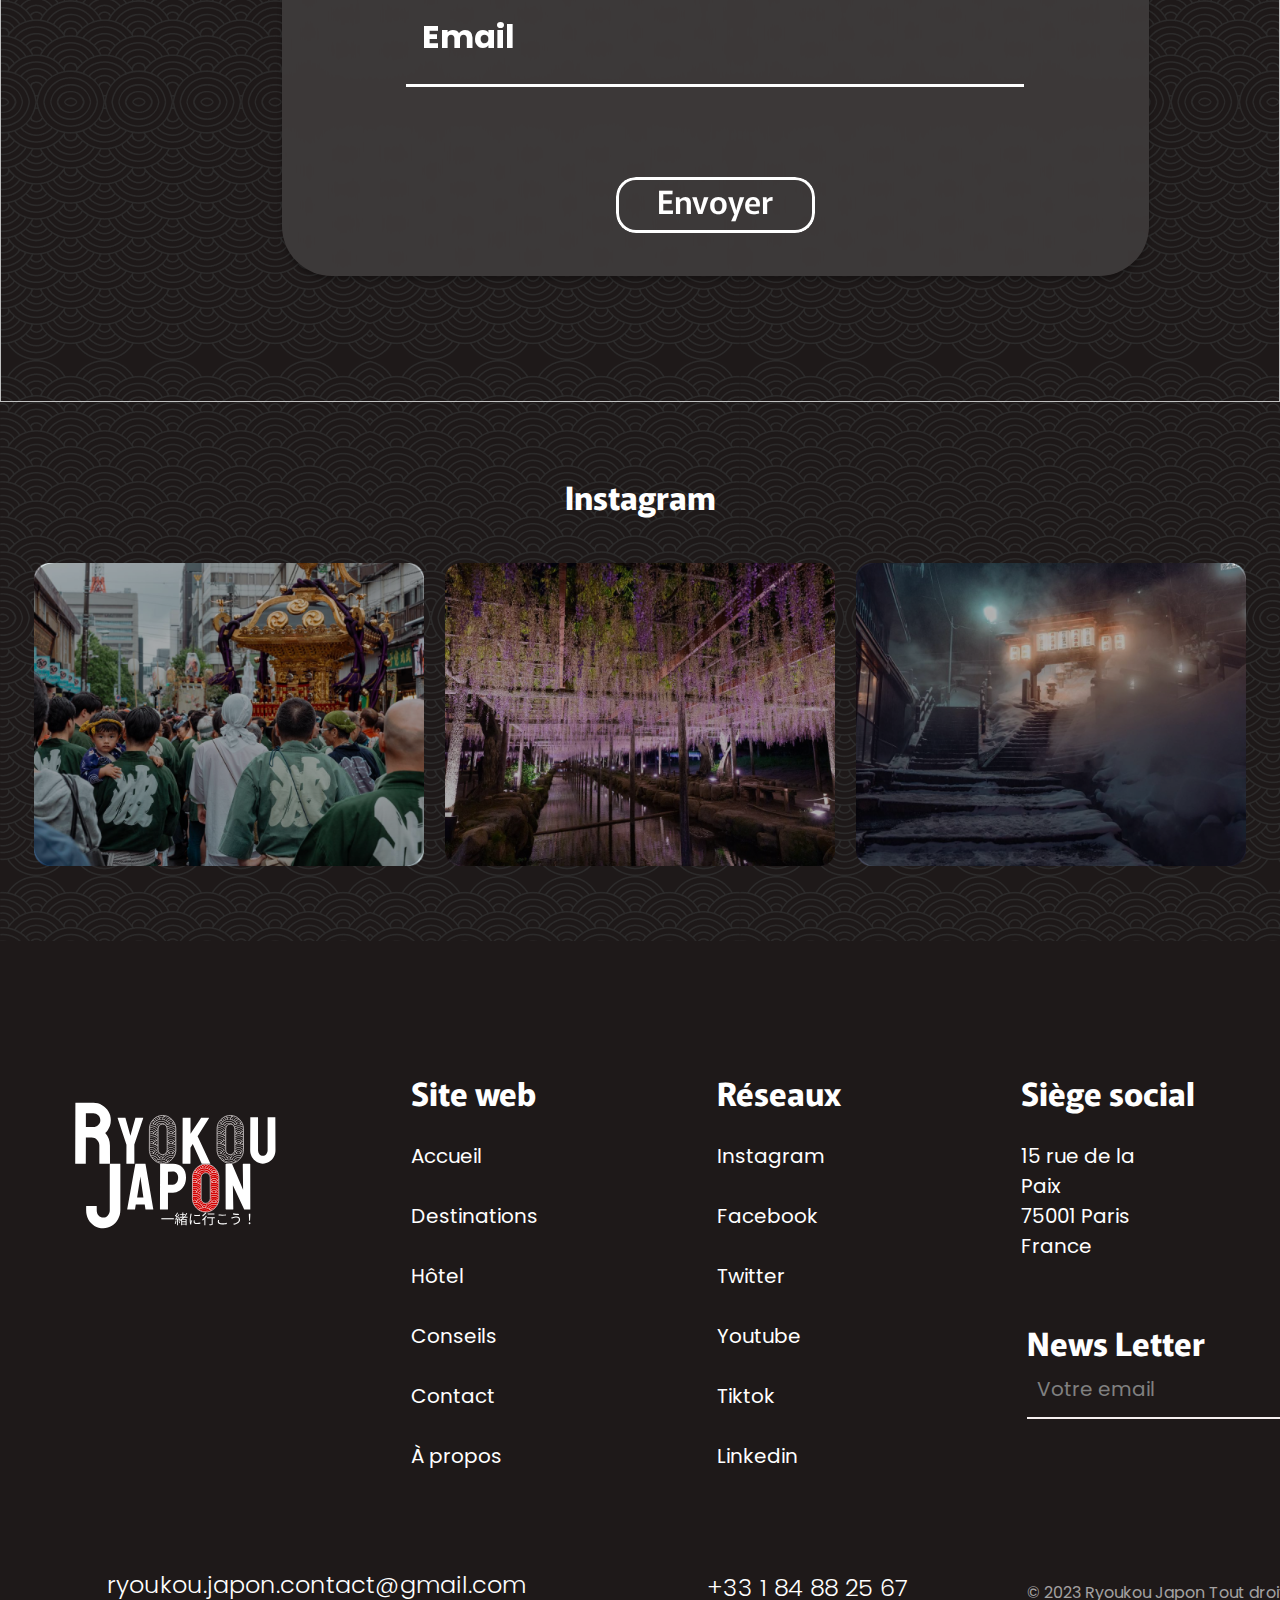
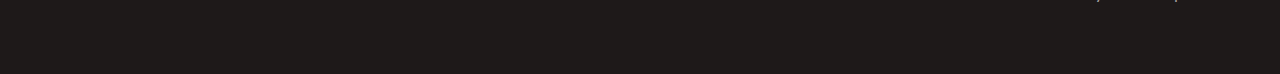
==== commit f88d4205: "Add files via upload" ====
--- a/index.html
+++ b/index.html
@@ -258,21 +258,21 @@
       </h3>
 
       <div class="postgroup">
+        
         <div class="post1">
+          <div class="cards_overlay7"></div>
           <img src="asset/img/355635184_124652857320670_2875316618651683828_n 2.png"
             alt="">
-
-
         </div>
 
         <div class="post2">
-
+          <div class="cards_overlay8"></div>
           <img src="asset/img/345060577_613847677301786_373737933857451719_n 1.png"
             alt="">
         </div>
 
         <div class="post3">
-
+          <div class="cards_overlay9"></div>
           <img src="asset/img/332650103_738727047650461_3082135596126466973_n 1.png"
             alt="">
         </div>
@@ -351,5 +351,12 @@
     </div>
 
 </footer>
-
+<script>
+  const icons = document.querySelector(".icons")
+  const ancre = document.querySelector(".ancre")
+
+  icons.addEventListener('click',()=>{
+  ancre.classList.toggle('mobile-menu')
+  })
+</script>
 </html>--- a/style.css
+++ b/style.css
@@ -342,7 +342,7 @@
 height: 720px;
 justify-content: center;
 align-items: center;
-border-radius: 20px;
+
 }
 
 .video{
@@ -480,14 +480,12 @@
     font-size: 100px;
     opacity: 49%;
     position: absolute;
-   
 }
 
 .cards p:nth-child(2) {
     font-size: 64px;
     position: absolute;
-    font-size: 65.282px;
-    
+    font-size: 65.282px; 
 }
 
 
@@ -527,10 +525,8 @@
     bottom: 0;
     opacity: 0;
     content: '';
-
     background: linear-gradient(25deg, rgba(255, 255, 255, 0.43) 0%, rgba(30, 25, 25, 0.64) 28.32%, rgba(30, 25, 25, 0.33) 74.24%, rgba(255, 255, 255, 0.43) 100%);
     cursor: pointer;
-
     z-index: -1;
 }
 
@@ -723,6 +719,48 @@
     margin-top: 71px;
 }
 
+.cards_overlay7 {
+    width: 390px; 
+    height:  303px;
+    background-color: #000;
+    position: absolute;
+    opacity: 0.3;
+    border-radius: 20px;
+}
+
+.cards_overlay8 {
+    width: 390px; 
+    height:  303px;
+    background-color: #000;
+    position: absolute;
+    opacity: 0.3;
+    border-radius: 20px;
+}
+
+.cards_overlay9 {
+    width: 390px; 
+    height:  303px;
+    background-color: #000;
+    position: absolute;
+    opacity: 0.3;
+    border-radius: 20px;
+}
+
+.post1:hover .cards_overlay7 {
+    display: none;
+    transition: ease-in-out 0.6s;
+}
+
+.post2:hover .cards_overlay8 {
+    display: none;
+    transition: ease-in-out 0.6s;
+}
+
+.post3:hover .cards_overlay9 {
+    display: none;
+    transition: ease-in-out 0.6s;
+}
+
 /* FOOTER */
 
 footer {
--- a/responsive.css
+++ b/responsive.css
@@ -3,7 +3,7 @@
 
 
 
-nav {
+.navbar {
     display: flex;
     max-width: 100%;
     min-width: 650px;
@@ -12,45 +12,45 @@
     justify-content: center;
     transition: ease 1s;
     align-items: center;
-}
-
-#icons{
+    padding: 0;
+}
+
+.icons{
     display: block;
     position: absolute;
     margin-left: 500px;
-
 }
 
 #idbanner{
     object-fit: cover;
 }
 
-.active{
-    
-}
-
-.ancre {
-position: fixed;
-left: -100%;
-top: 0%;
-flex-direction: column;
-background: rgba(255, 255, 255, 0.00);
-box-shadow: 0px 4px 4px 0px rgba(0, 0, 0, 0.25);
-backdrop-filter: blur(5px);
-transition: 0.2s ease;
-z-index: 3;
-}
-
-.ancrenav{
-    padding: 3px;
-}
-
-.acnrenav:hover{
- cursor: pointer;   
-}
+.ancre{
+    position: absolute;
+    width: 100%;
+    height: 100vh;
+    top: 0;
+    left: 0;
+    display: flex;
+    justify-content: center;
+    align-items: center;
+    background-color: rgba(19, 19, 19, 0.9);
+    backdrop-filter: blur(7px);
+    margin-left: -100%;
+}
+
+.nav ul{
+    gap: 15px;
+    font-size: 20px;
+}
+.ancre ul{
+    display: flex;
+    flex-direction: column;
+    align-items: center;
+}
+
 
 .logo {
-
     width: 25%;
     height: 100%;
     justify-content: center;
@@ -59,12 +59,9 @@
     position: relative;
     align-items: center;
     text-align: center;
-   
-
 }
 
 #logoid {
-   
     height: 100%;
     display: flex;
     justify-content: center;
@@ -72,11 +69,17 @@
     padding-left:  0;
 }
 
+.mobile-menu{
+    margin-left: 0;
+}
+
+.ancre.mobile-menu{
+    transition: ease 0.4s;
+}
 .menu{
     display: flex;
- 
-
-}
+}
+
 .banner {
     width: 100%;
     height: 50%;
@@ -96,6 +99,11 @@
     display: none;
 }
 
+.h3{
+    padding: 0;  
+}
+
+
 .groupcardprise{
     justify-content: center;
     align-items: center;
@@ -127,6 +135,7 @@
 .card__button{
     margin-left: 5%;
 }
+
 .card2{
     display: none;
 }
@@ -179,6 +188,22 @@
 height: 350px;
 }
 
+.cards{
+    margin: 0;
+    width: 546px;
+    height: 384px;  
+}
+
+#nagoyaimg{
+    width: 546px;
+    height: 384px;  
+}
+
+#beppuimg{
+    width: 546px;
+    height: 384px;  
+}
+
 .cards img{
     width: 546px;
     height: 384px;   
